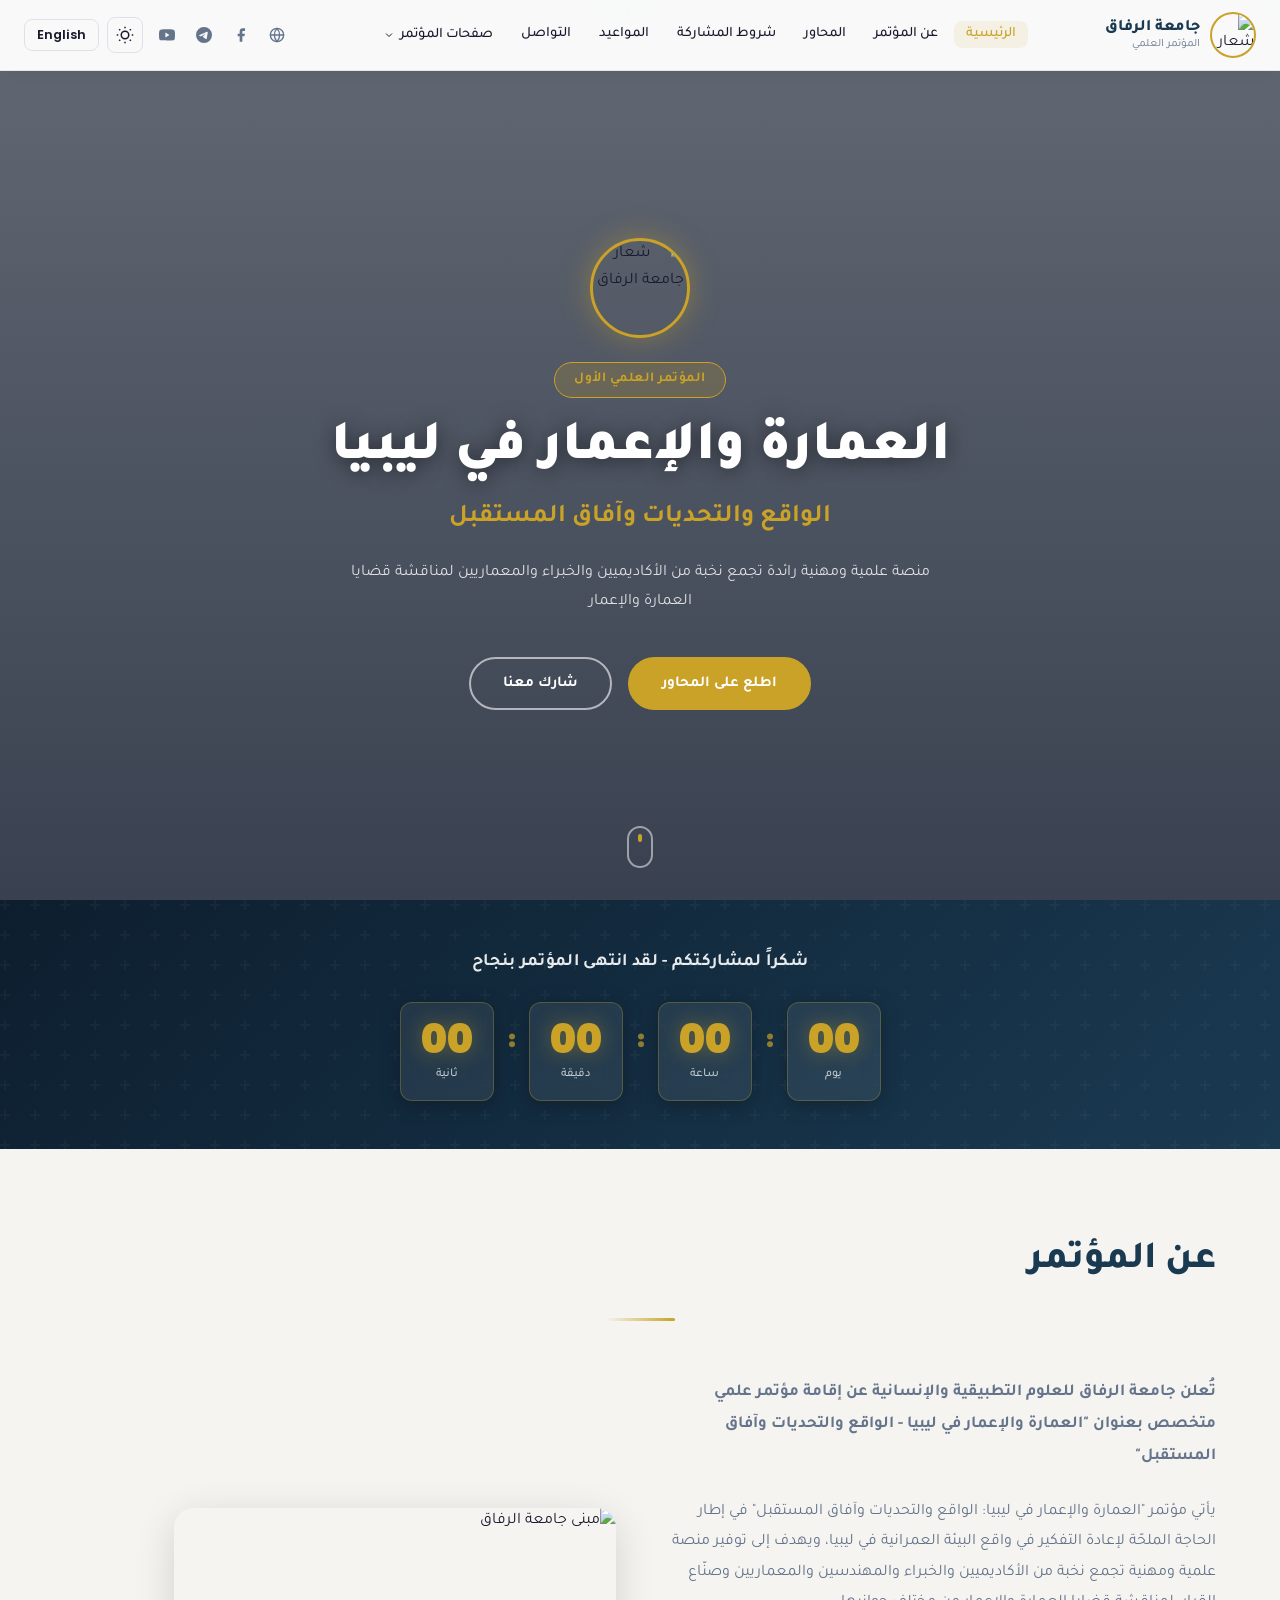
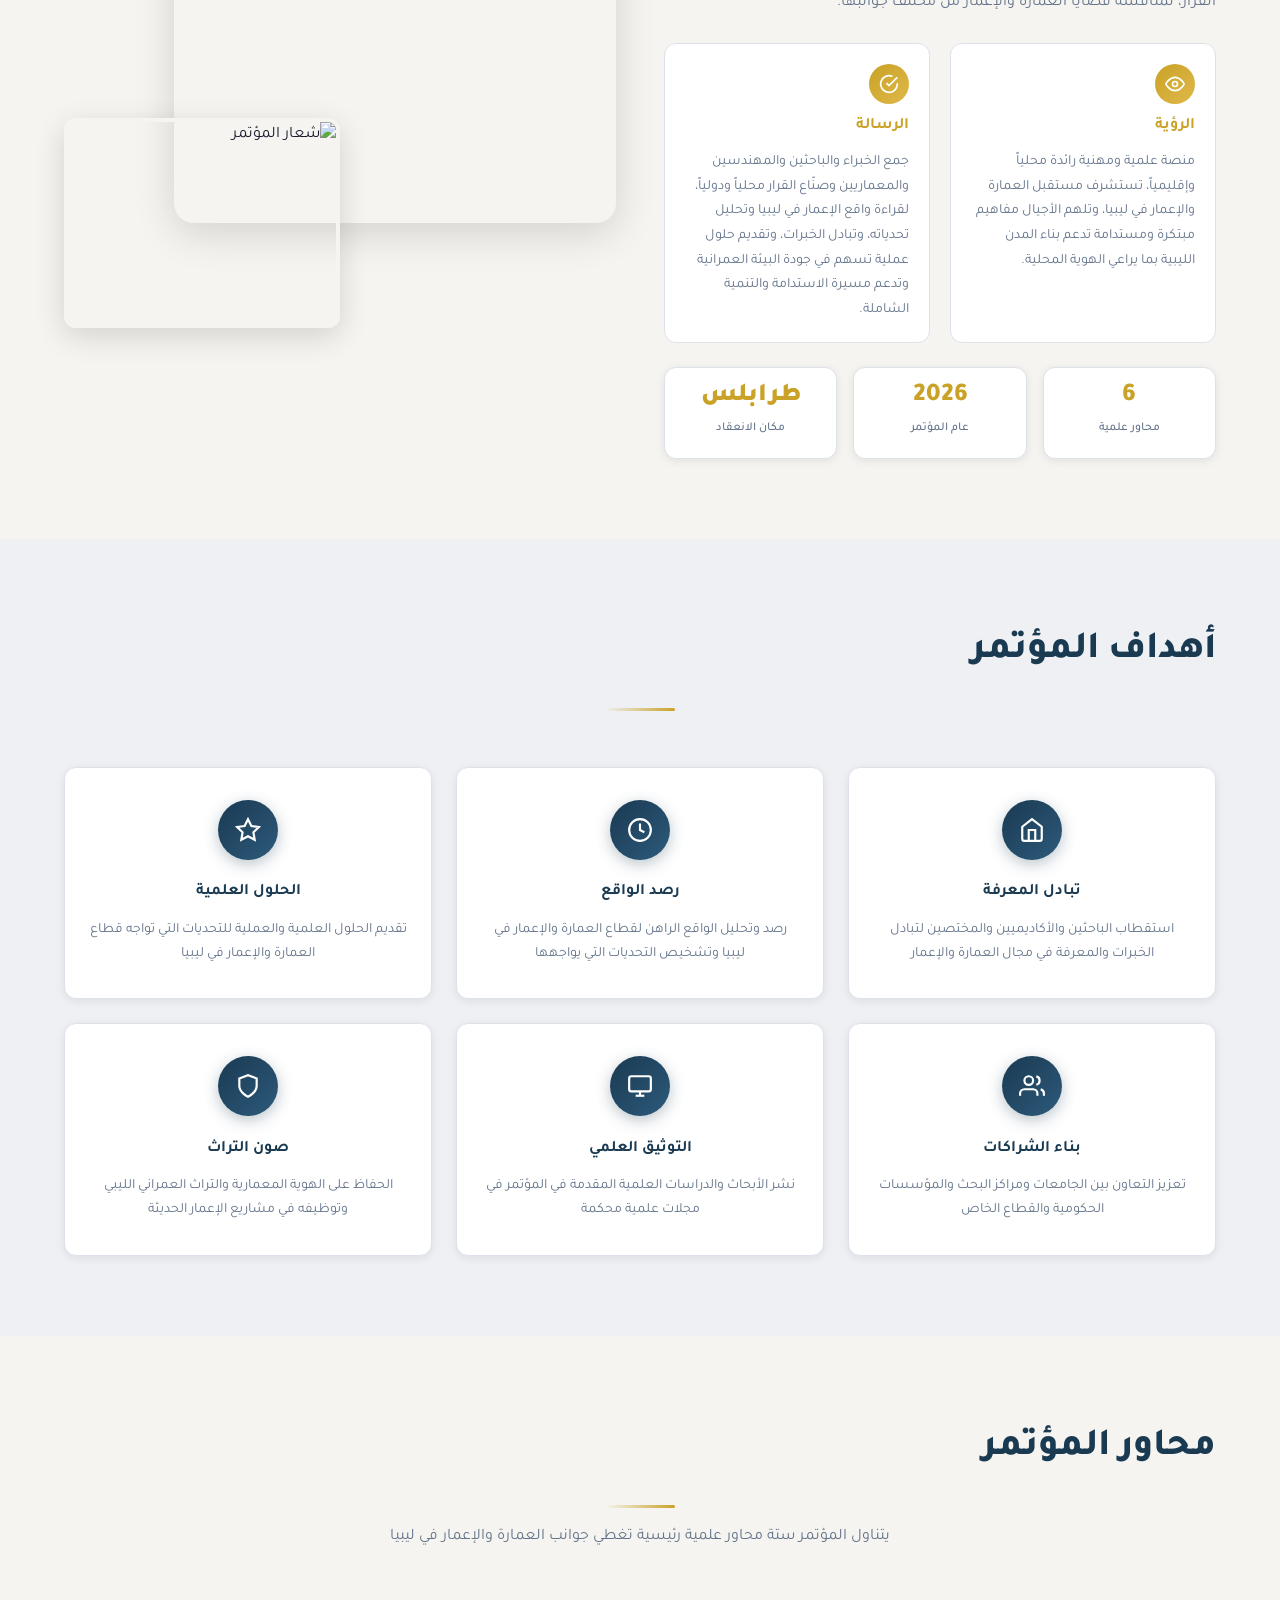
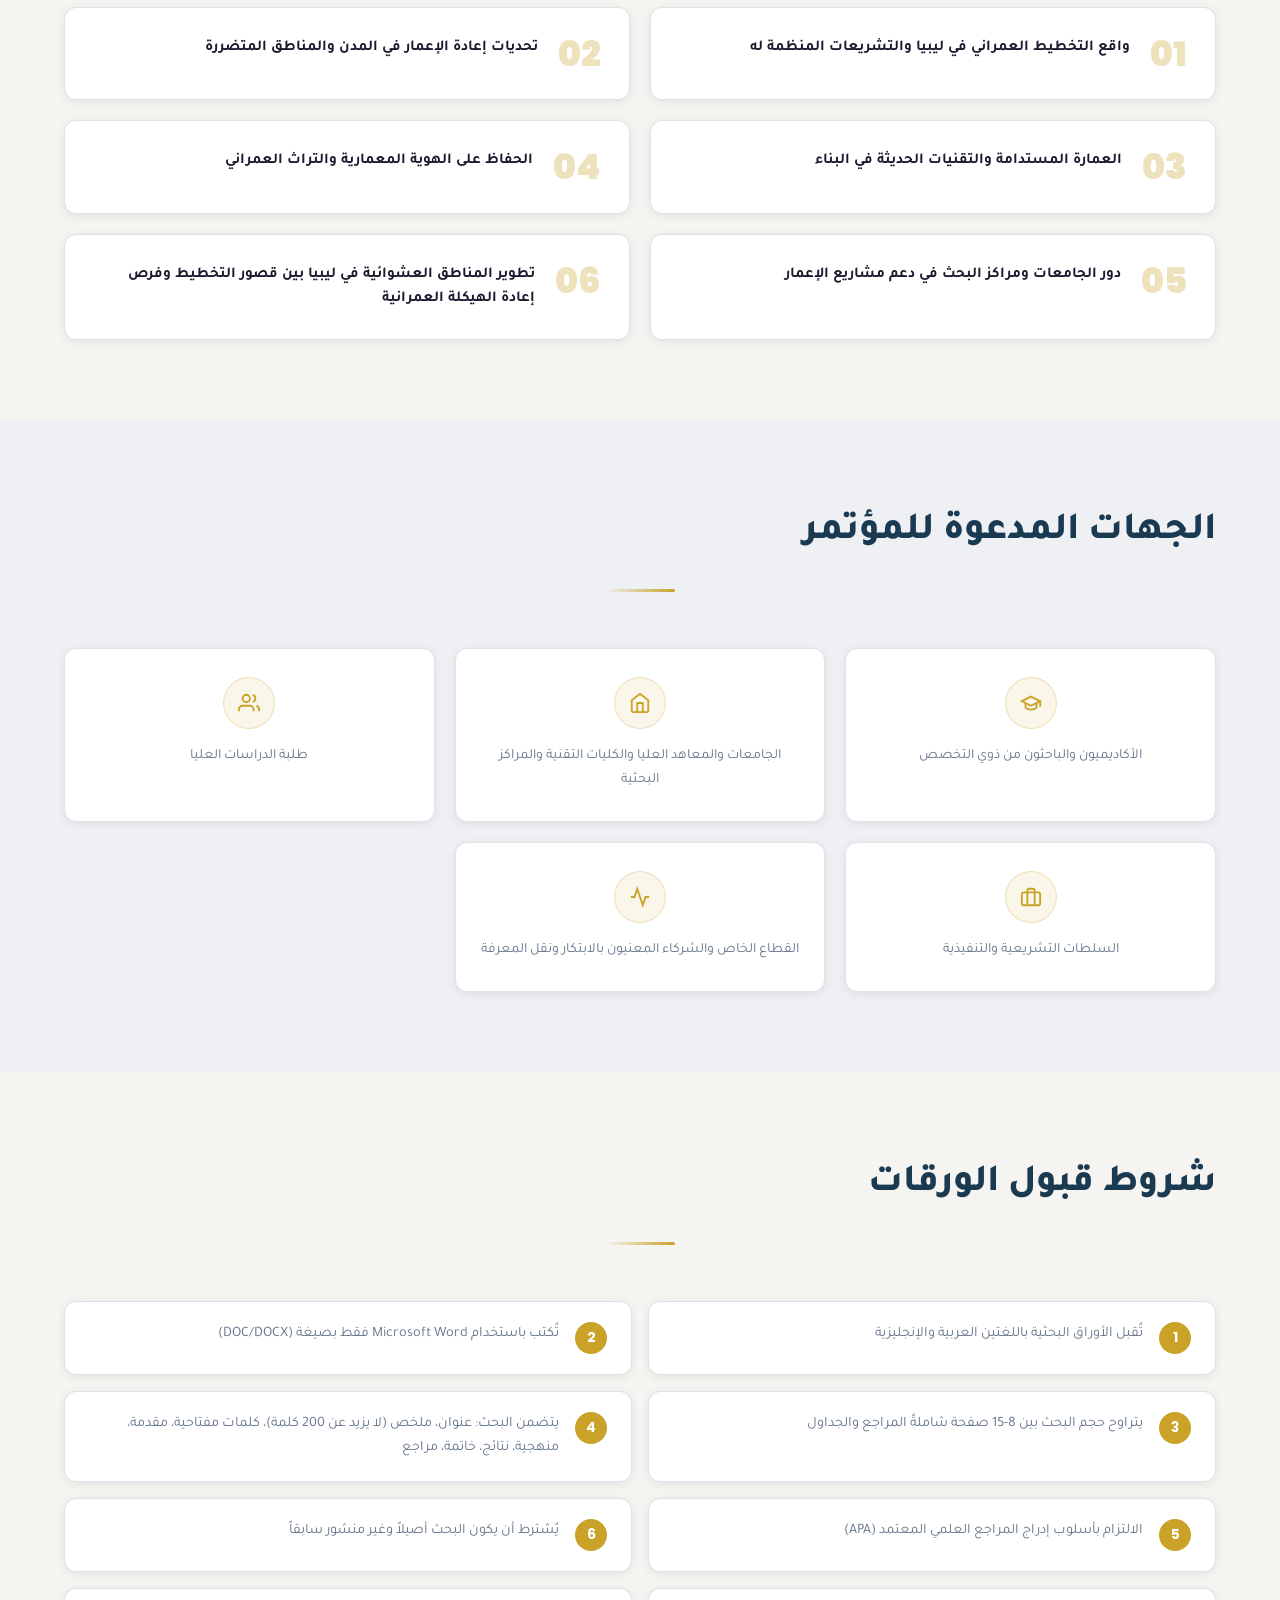
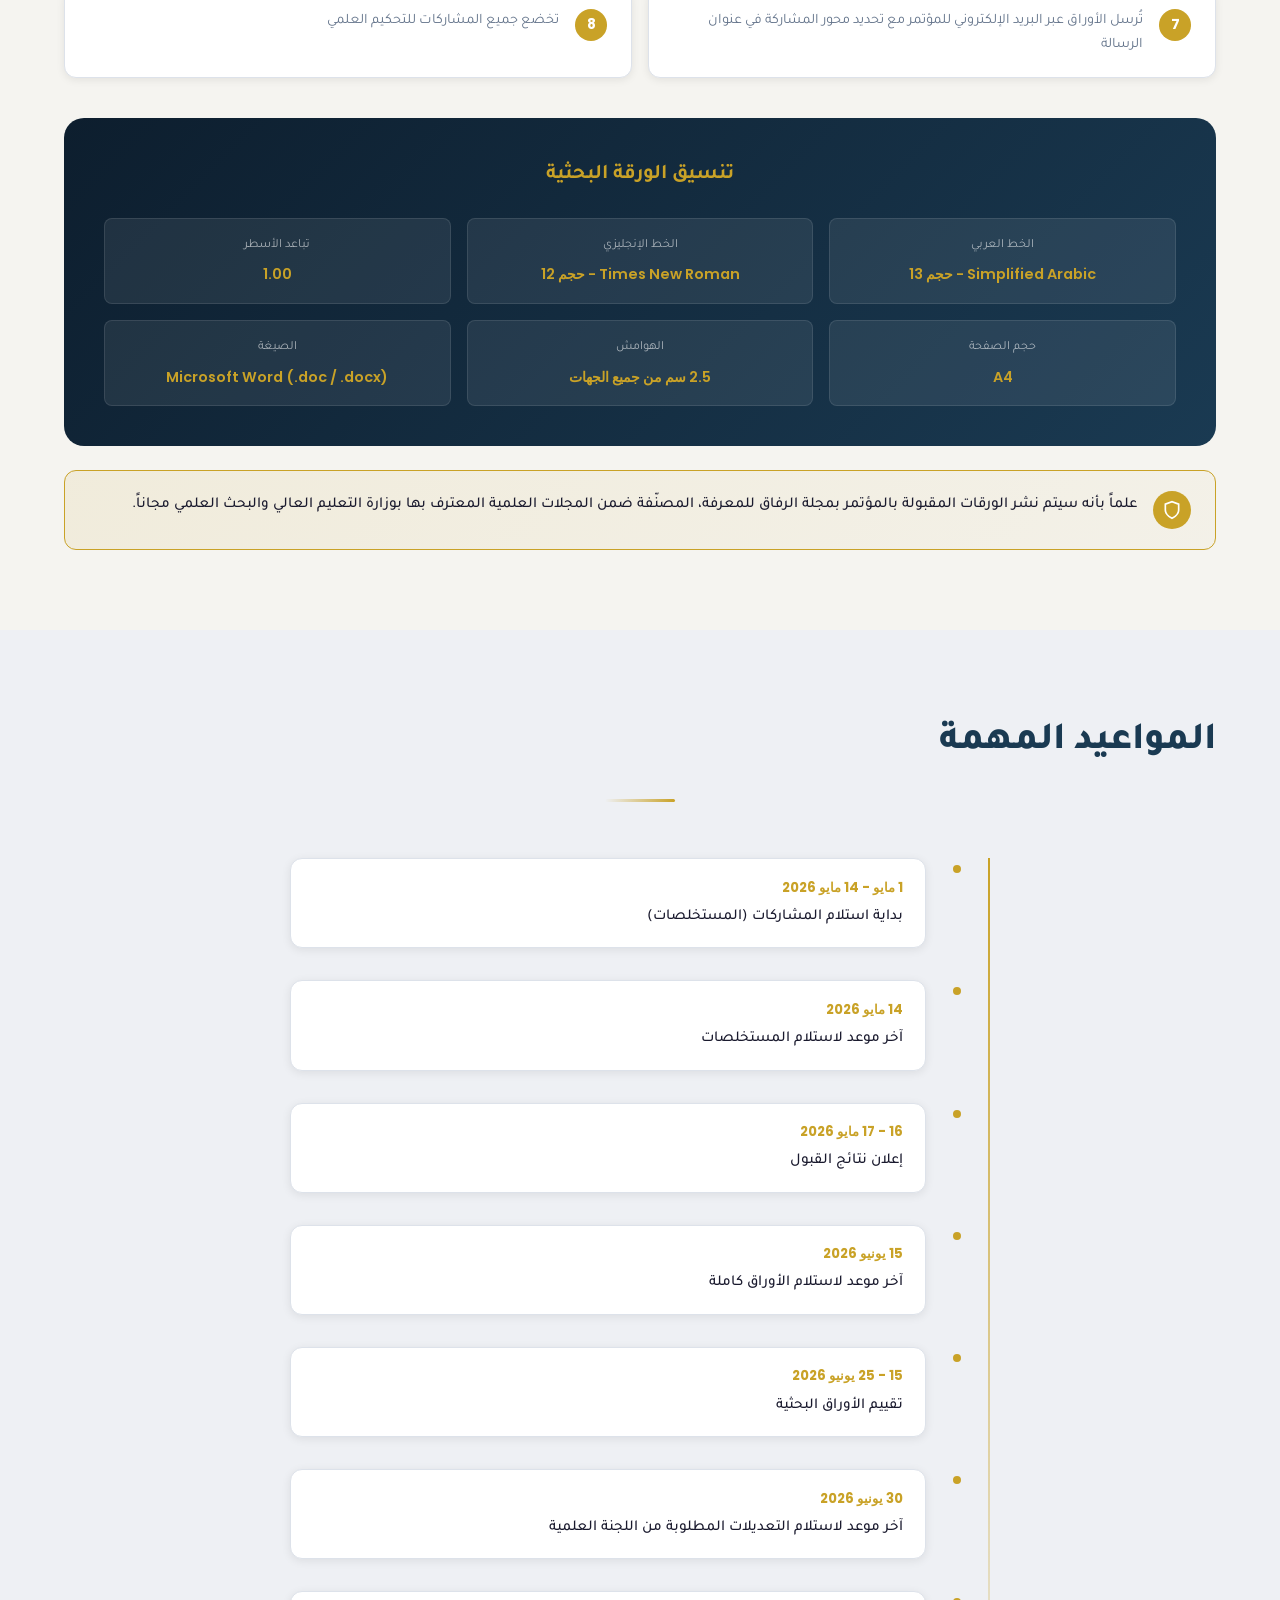
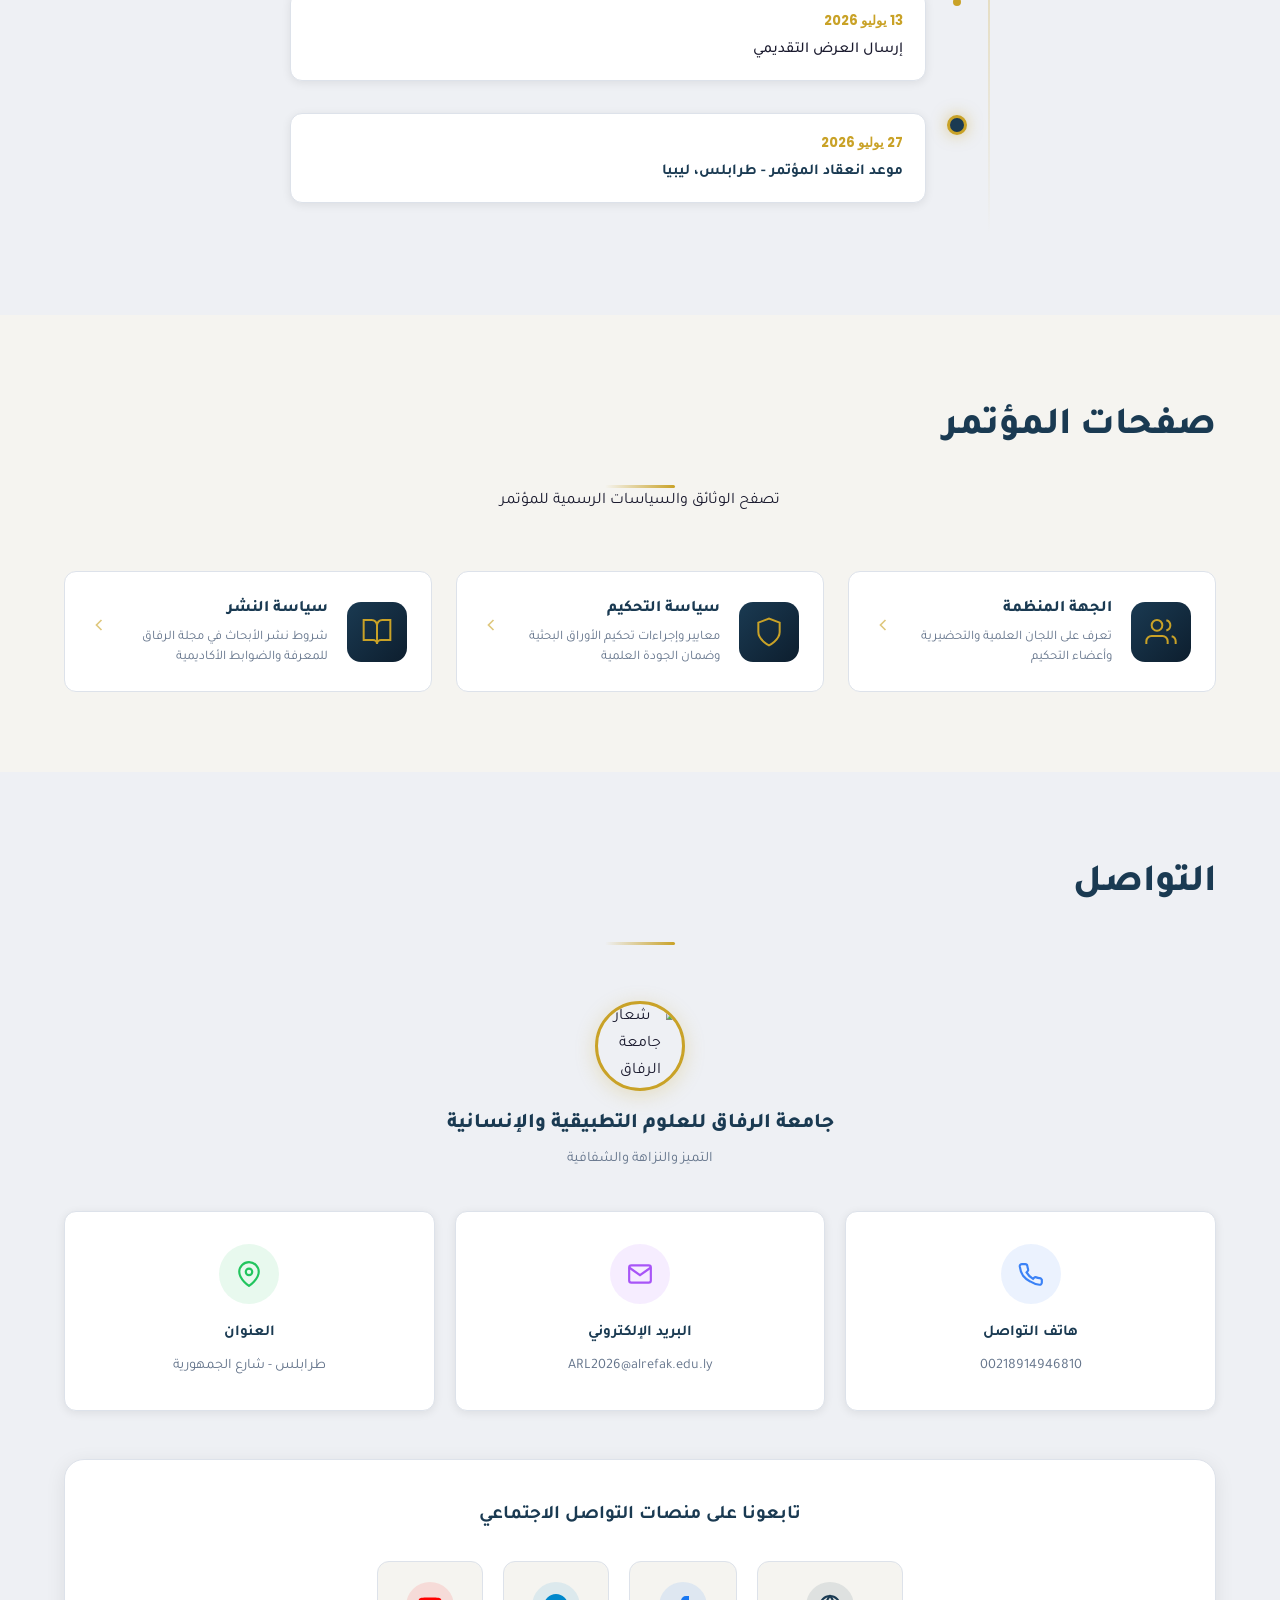
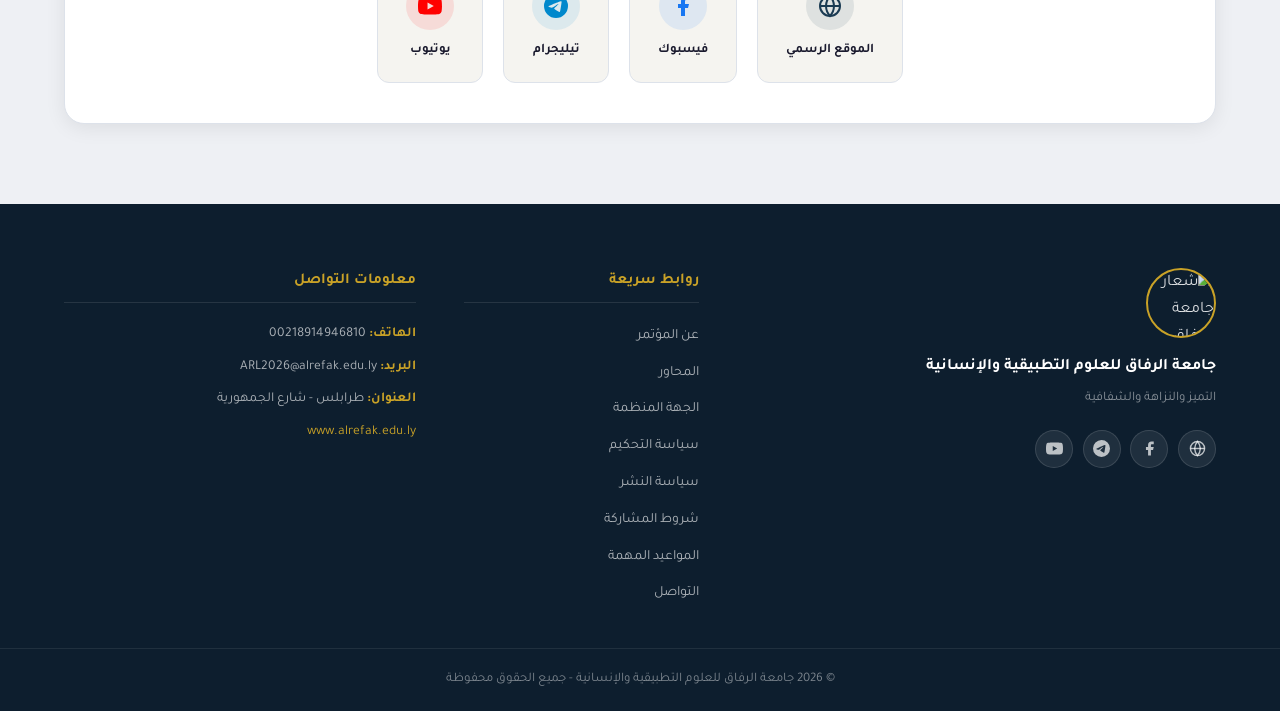
==== index.html @ fa98b859 "Add files via upload" ====
<!DOCTYPE html>
<html lang="ar" dir="rtl">
<head>
  <meta charset="UTF-8" />
  <meta name="viewport" content="width=device-width, initial-scale=1.0" />
  <title>مؤتمر العمارة والإعمار في ليبيا - جامعة الرفاق</title>
  <meta name="description" content="المؤتمر العلمي الأول للعمارة والإعمار في ليبيا - الواقع والتحديات وآفاق المستقبل - جامعة الرفاق للعلوم التطبيقية والإنسانية" />
  <!-- Favicon -->
  <link rel="icon" type="image/jpeg" href="images/img2.jpeg" />
  <link rel="shortcut icon" type="image/jpeg" href="images/img2.jpeg" />
  <link rel="apple-touch-icon" href="images/img2.jpeg" />

  <link rel="preconnect" href="https://fonts.googleapis.com" />
  <link rel="preconnect" href="https://fonts.gstatic.com" crossorigin />
  <link href="https://fonts.googleapis.com/css2?family=Tajawal:wght@300;400;500;700;800;900&family=Poppins:wght@300;400;500;600;700;800&display=swap" rel="stylesheet" />
  <link rel="stylesheet" href="style.css" />
</head>
<body class="light-mode" id="body">

  <!-- ===== NAVBAR ===== -->
  <nav class="navbar" id="navbar">
    <div class="nav-container">
      <a href="#hero" class="nav-logo">
        <img src="images/img2.jpeg" alt="شعار جامعة الرفاق" class="logo-img" />
        <div class="logo-text">
          <span class="logo-title">جامعة الرفاق</span>
          <span class="logo-sub">المؤتمر العلمي</span>
        </div>
      </a>

      <ul class="nav-links" id="navLinks">
        <li><a href="#hero" class="nav-link active">الرئيسية</a></li>
        <li><a href="#about" class="nav-link">عن المؤتمر</a></li>
        <li><a href="#themes" class="nav-link">المحاور</a></li>
        <li><a href="#guidelines" class="nav-link">شروط المشاركة</a></li>
        <li><a href="#dates" class="nav-link">المواعيد</a></li>
        <li><a href="#contact" class="nav-link">التواصل</a></li>
        <li class="nav-dropdown">
          <a href="#" class="nav-link nav-dropdown-toggle">صفحات المؤتمر
            <svg xmlns="http://www.w3.org/2000/svg" width="12" height="12" fill="none" viewBox="0 0 24 24" stroke="currentColor" stroke-width="2"><polyline points="6 9 12 15 18 9"/></svg>
          </a>
          <ul class="dropdown-menu">
            <li><a href="organizing-committee.html">الجهة المنظمة</a></li>
            <li><a href="review-policy.html">سياسة التحكيم</a></li>
            <li><a href="publication-policy.html">سياسة النشر</a></li>
          </ul>
        </li>
      </ul>

      <div class="nav-actions">
        <!-- Social Icons in Navbar -->
        <div class="nav-socials">
          <a href="https://www.alrefak.edu.ly/MainAR" rel="noopener" class="nav-social-btn" title="الموقع الرسمي">
            <svg xmlns="http://www.w3.org/2000/svg" viewBox="0 0 24 24" fill="none" stroke="currentColor" stroke-width="2" stroke-linecap="round" stroke-linejoin="round"><circle cx="12" cy="12" r="10"/><line x1="2" y1="12" x2="22" y2="12"/><path d="M12 2a15.3 15.3 0 0 1 4 10 15.3 15.3 0 0 1-4 10 15.3 15.3 0 0 1-4-10 15.3 15.3 0 0 1 4-10z"/></svg>
          </a>
          <a href="https://www.facebook.com/alrefakuniversty" rel="noopener" class="nav-social-btn facebook" title="فيسبوك">
            <svg xmlns="http://www.w3.org/2000/svg" viewBox="0 0 24 24" fill="currentColor"><path d="M18 2h-3a5 5 0 0 0-5 5v3H7v4h3v8h4v-8h3l1-4h-4V7a1 1 0 0 1 1-1h3z"/></svg>
          </a>
          <a href="https://t.me/+evNaCxBrEOszYTA0" rel="noopener" class="nav-social-btn telegram" title="تيليجرام">
            <svg xmlns="http://www.w3.org/2000/svg" viewBox="0 0 24 24" fill="currentColor"><path d="M11.944 0A12 12 0 0 0 0 12a12 12 0 0 0 12 12 12 12 0 0 0 12-12A12 12 0 0 0 12 0a12 12 0 0 0-.056 0zm4.962 7.224c.1-.002.321.023.465.14a.506.506 0 0 1 .171.325c.016.093.036.306.02.472-.18 1.898-.962 6.502-1.36 8.627-.168.9-.499 1.201-.82 1.23-.696.065-1.225-.46-1.9-.902-1.056-.693-1.653-1.124-2.678-1.8-1.185-.78-.417-1.21.258-1.91.177-.184 3.247-2.977 3.307-3.23.007-.032.014-.15-.056-.212s-.174-.041-.249-.024c-.106.024-1.793 1.14-5.061 3.345-.48.33-.913.49-1.302.48-.428-.008-1.252-.241-1.865-.44-.752-.245-1.349-.374-1.297-.789.027-.216.325-.437.893-.663 3.498-1.524 5.83-2.529 6.998-3.014 3.332-1.386 4.025-1.627 4.476-1.635z"/></svg>
          </a>
          <a href="https://www.youtube.com/channel/UC1ezfa8hTyz6beCt9BOtp2Q" rel="noopener" class="nav-social-btn youtube" title="يوتيوب">
            <svg xmlns="http://www.w3.org/2000/svg" viewBox="0 0 24 24" fill="currentColor"><path d="M23.498 6.186a3.016 3.016 0 0 0-2.122-2.136C19.505 3.545 12 3.545 12 3.545s-7.505 0-9.377.505A3.017 3.017 0 0 0 .502 6.186C0 8.07 0 12 0 12s0 3.93.502 5.814a3.016 3.016 0 0 0 2.122 2.136c1.871.505 9.376.505 9.376.505s7.505 0 9.377-.505a3.015 3.015 0 0 0 2.122-2.136C24 15.93 24 12 24 12s0-3.93-.502-5.814zM9.545 15.568V8.432L15.818 12l-6.273 3.568z"/></svg>
          </a>
        </div>

        <button class="theme-toggle" id="themeToggle" title="تبديل الوضع الليلي">
          <svg class="sun-icon" xmlns="http://www.w3.org/2000/svg" viewBox="0 0 24 24" fill="none" stroke="currentColor" stroke-width="2"><circle cx="12" cy="12" r="5"/><line x1="12" y1="1" x2="12" y2="3"/><line x1="12" y1="21" x2="12" y2="23"/><line x1="4.22" y1="4.22" x2="5.64" y2="5.64"/><line x1="18.36" y1="18.36" x2="19.78" y2="19.78"/><line x1="1" y1="12" x2="3" y2="12"/><line x1="21" y1="12" x2="23" y2="12"/><line x1="4.22" y1="19.78" x2="5.64" y2="18.36"/><line x1="18.36" y1="5.64" x2="19.78" y2="4.22"/></svg>
          <svg class="moon-icon" xmlns="http://www.w3.org/2000/svg" viewBox="0 0 24 24" fill="none" stroke="currentColor" stroke-width="2"><path d="M21 12.79A9 9 0 1 1 11.21 3 7 7 0 0 0 21 12.79z"/></svg>
        </button>

        <button class="lang-toggle" id="langToggle">English</button>

        <button class="hamburger" id="hamburger" aria-label="القائمة">
          <span></span><span></span><span></span>
        </button>
      </div>
    </div>
  </nav>

  <!-- ===== HERO SECTION ===== -->
  <section class="hero" id="hero">
    <div class="hero-bg">
      <img src="images/img4.jpeg" alt="جامعة الرفاق" class="hero-bg-img" />
      <div class="hero-overlay"></div>
    </div>
    <div class="hero-content">
      <img src="images/img2.jpeg" alt="شعار جامعة الرفاق" class="hero-logo" />
      <div class="hero-badge">المؤتمر العلمي الأول</div>
      <h1 class="hero-title" id="heroTitle">العمارة والإعمار في ليبيا</h1>
      <h2 class="hero-subtitle" id="heroSubtitle">الواقع والتحديات وآفاق المستقبل</h2>
      <p class="hero-desc" id="heroDesc">منصة علمية ومهنية رائدة تجمع نخبة من الأكاديميين والخبراء والمعماريين لمناقشة قضايا العمارة والإعمار</p>
      <div class="hero-btns">
        <a href="#themes" class="btn btn-primary" id="btnThemes">اطلع على المحاور</a>
        <a href="#contact" class="btn btn-outline" id="btnContact">شارك معنا</a>
      </div>
    </div>
    <div class="hero-scroll">
      <div class="scroll-indicator"></div>
    </div>
  </section>

  <!-- ===== COUNTDOWN SECTION ===== -->
  <section class="countdown-section" id="countdown-section">
    <div class="countdown-container">
      <h3 class="countdown-title" id="countdownTitle">الوقت المتبقي حتى انتهاء استقبال الأبحاث</h3>
      <div class="countdown-timer" id="countdownTimer">
        <div class="countdown-box">
          <span class="countdown-num" id="cdDays">00</span>
          <span class="countdown-label" id="cdDaysLabel">يوم</span>
        </div>
        <div class="countdown-sep">:</div>
        <div class="countdown-box">
          <span class="countdown-num" id="cdHours">00</span>
          <span class="countdown-label" id="cdHoursLabel">ساعة</span>
        </div>
        <div class="countdown-sep">:</div>
        <div class="countdown-box">
          <span class="countdown-num" id="cdMinutes">00</span>
          <span class="countdown-label" id="cdMinutesLabel">دقيقة</span>
        </div>
        <div class="countdown-sep">:</div>
        <div class="countdown-box">
          <span class="countdown-num" id="cdSeconds">00</span>
          <span class="countdown-label" id="cdSecondsLabel">ثانية</span>
        </div>
      </div>
    </div>
  </section>

  <!-- ===== ABOUT SECTION ===== -->
  <section class="section" id="about">
    <div class="container">
      <div class="section-header">
        <h2 class="section-title" id="aboutTitle">عن المؤتمر</h2>
        <div class="gold-divider"></div>
      </div>
      <div class="about-grid">
        <div class="about-text">
          <p class="about-intro" id="aboutIntro">
            تُعلن جامعة الرفاق للعلوم التطبيقية والإنسانية عن إقامة مؤتمر علمي متخصص بعنوان
            <strong>"العمارة والإعمار في ليبيا - الواقع والتحديات وآفاق المستقبل"</strong>
          </p>
          <p id="aboutBody">
            يأتي مؤتمر "العمارة والإعمار في ليبيا: الواقع والتحديات وآفاق المستقبل" في إطار الحاجة الملحّة لإعادة التفكير في واقع البيئة العمرانية في ليبيا، في ظل ما تشهده من تحولات وتحديات متسارعة. ويهدف المؤتمر إلى توفير منصة علمية ومهنية تجمع نخبة من الأكاديميين والخبراء والمهندسين والمعماريين وصنّاع القرار، لمناقشة قضايا العمارة والإعمار من مختلف جوانبها. يركّز المؤتمر على تحليل الواقع الحالي لقطاع البناء والتخطيط العمراني، واستشراف آفاق تطويره بما يواكب المعايير الحديثة ويعزز مفاهيم الاستدامة، مع الحفاظ على الهوية المحلية والخصوصية الثقافية للمدن الليبية.
          </p>
          <div class="about-vision-mission">
            <div class="vm-card">
              <div class="vm-icon">
                <svg xmlns="http://www.w3.org/2000/svg" viewBox="0 0 24 24" fill="none" stroke="currentColor" stroke-width="2"><path d="M1 12s4-8 11-8 11 8 11 8-4 8-11 8-11-8-11-8z"/><circle cx="12" cy="12" r="3"/></svg>
              </div>
              <h4 id="visionTitle">الرؤية</h4>
              <p id="visionText">منصة علمية ومهنية رائدة محلياً وإقليمياً، تستشرف مستقبل العمارة والإعمار في ليبيا، وتلهم الأجيال مفاهيم مبتكرة ومستدامة تدعم بناء المدن الليبية بما يراعي الهوية المحلية.</p>
            </div>
            <div class="vm-card">
              <div class="vm-icon">
                <svg xmlns="http://www.w3.org/2000/svg" viewBox="0 0 24 24" fill="none" stroke="currentColor" stroke-width="2"><path d="M22 11.08V12a10 10 0 1 1-5.93-9.14"/><polyline points="22 4 12 14.01 9 11.01"/></svg>
              </div>
              <h4 id="missionTitle">الرسالة</h4>
              <p id="missionText">جمع الخبراء والباحثين والمهندسين والمعماريين وصنّاع القرار محلياً ودولياً، لقراءة واقع الإعمار في ليبيا وتحليل تحدياته، وتبادل الخبرات، وتقديم حلول عملية تسهم في جودة البيئة العمرانية وتدعم مسيرة الاستدامة والتنمية الشاملة.</p>
            </div>
          </div>
          <div class="about-stats">
            <div class="stat-card">
              <span class="stat-num">6</span>
              <span class="stat-label" id="statMahwar">محاور علمية</span>
            </div>
            <div class="stat-card">
              <span class="stat-num">2026</span>
              <span class="stat-label" id="statYear">عام المؤتمر</span>
            </div>
            <div class="stat-card">
              <span class="stat-num">طرابلس</span>
              <span class="stat-label" id="statLocation">مكان الانعقاد</span>
            </div>
          </div>
        </div>
        <div class="about-images">
          <div class="about-img-main">
            <img src="images/img3.jpeg" alt="مبنى جامعة الرفاق" />
          </div>
          <div class="about-img-secondary">
            <img src="images/img5.jpeg" alt="شعار المؤتمر" />
          </div>
        </div>
      </div>
    </div>
  </section>

  <!-- ===== GOALS SECTION ===== -->
  <section class="section section-alt" id="goals">
    <div class="container">
      <div class="section-header">
        <h2 class="section-title" id="goalsTitle">أهداف المؤتمر</h2>
        <div class="gold-divider"></div>
      </div>
      <div class="goals-grid">
        <div class="goal-card">
          <div class="goal-icon">
            <svg xmlns="http://www.w3.org/2000/svg" viewBox="0 0 24 24" fill="none" stroke="currentColor" stroke-width="2"><path d="M3 9l9-7 9 7v11a2 2 0 0 1-2 2H5a2 2 0 0 1-2-2z"/><polyline points="9 22 9 12 15 12 15 22"/></svg>
          </div>
          <h3 id="goal1Title">تبادل المعرفة</h3>
          <p id="goal1Desc">استقطاب الباحثين والأكاديميين والمختصين لتبادل الخبرات والمعرفة في مجال العمارة والإعمار</p>
        </div>
        <div class="goal-card">
          <div class="goal-icon">
            <svg xmlns="http://www.w3.org/2000/svg" viewBox="0 0 24 24" fill="none" stroke="currentColor" stroke-width="2"><circle cx="12" cy="12" r="10"/><polyline points="12 6 12 12 16 14"/></svg>
          </div>
          <h3 id="goal2Title">رصد الواقع</h3>
          <p id="goal2Desc">رصد وتحليل الواقع الراهن لقطاع العمارة والإعمار في ليبيا وتشخيص التحديات التي يواجهها</p>
        </div>
        <div class="goal-card">
          <div class="goal-icon">
            <svg xmlns="http://www.w3.org/2000/svg" viewBox="0 0 24 24" fill="none" stroke="currentColor" stroke-width="2"><polygon points="12 2 15.09 8.26 22 9.27 17 14.14 18.18 21.02 12 17.77 5.82 21.02 7 14.14 2 9.27 8.91 8.26 12 2"/></svg>
          </div>
          <h3 id="goal3Title">الحلول العلمية</h3>
          <p id="goal3Desc">تقديم الحلول العلمية والعملية للتحديات التي تواجه قطاع العمارة والإعمار في ليبيا</p>
        </div>
        <div class="goal-card">
          <div class="goal-icon">
            <svg xmlns="http://www.w3.org/2000/svg" viewBox="0 0 24 24" fill="none" stroke="currentColor" stroke-width="2"><path d="M17 21v-2a4 4 0 0 0-4-4H5a4 4 0 0 0-4 4v2"/><circle cx="9" cy="7" r="4"/><path d="M23 21v-2a4 4 0 0 0-3-3.87"/><path d="M16 3.13a4 4 0 0 1 0 7.75"/></svg>
          </div>
          <h3 id="goal4Title">بناء الشراكات</h3>
          <p id="goal4Desc">تعزيز التعاون بين الجامعات ومراكز البحث والمؤسسات الحكومية والقطاع الخاص</p>
        </div>
        <div class="goal-card">
          <div class="goal-icon">
            <svg xmlns="http://www.w3.org/2000/svg" viewBox="0 0 24 24" fill="none" stroke="currentColor" stroke-width="2"><rect x="2" y="3" width="20" height="14" rx="2" ry="2"/><line x1="8" y1="21" x2="16" y2="21"/><line x1="12" y1="17" x2="12" y2="21"/></svg>
          </div>
          <h3 id="goal5Title">التوثيق العلمي</h3>
          <p id="goal5Desc">نشر الأبحاث والدراسات العلمية المقدمة في المؤتمر في مجلات علمية محكمة</p>
        </div>
        <div class="goal-card">
          <div class="goal-icon">
            <svg xmlns="http://www.w3.org/2000/svg" viewBox="0 0 24 24" fill="none" stroke="currentColor" stroke-width="2"><path d="M12 22s8-4 8-10V5l-8-3-8 3v7c0 6 8 10 8 10z"/></svg>
          </div>
          <h3 id="goal6Title">صون التراث</h3>
          <p id="goal6Desc">الحفاظ على الهوية المعمارية والتراث العمراني الليبي وتوظيفه في مشاريع الإعمار الحديثة</p>
        </div>
      </div>
    </div>
  </section>

  <!-- ===== THEMES SECTION ===== -->
  <section class="section" id="themes">
    <div class="container">
      <div class="section-header">
        <h2 class="section-title" id="themesTitle">محاور المؤتمر</h2>
        <div class="gold-divider"></div>
        <p class="section-desc" id="themesDesc">يتناول المؤتمر ستة محاور علمية رئيسية تغطي جوانب العمارة والإعمار في ليبيا</p>
      </div>
      <div class="themes-grid">
        <div class="theme-card">
          <div class="theme-number">01</div>
          <div class="theme-content">
            <h3 id="theme1">واقع التخطيط العمراني في ليبيا والتشريعات المنظمة له</h3>
          </div>
        </div>
        <div class="theme-card">
          <div class="theme-number">02</div>
          <div class="theme-content">
            <h3 id="theme2">تحديات إعادة الإعمار في المدن والمناطق المتضررة</h3>
          </div>
        </div>
        <div class="theme-card">
          <div class="theme-number">03</div>
          <div class="theme-content">
            <h3 id="theme3">العمارة المستدامة والتقنيات الحديثة في البناء</h3>
          </div>
        </div>
        <div class="theme-card">
          <div class="theme-number">04</div>
          <div class="theme-content">
            <h3 id="theme4">الحفاظ على الهوية المعمارية والتراث العمراني</h3>
          </div>
        </div>
        <div class="theme-card">
          <div class="theme-number">05</div>
          <div class="theme-content">
            <h3 id="theme5">دور الجامعات ومراكز البحث في دعم مشاريع الإعمار</h3>
          </div>
        </div>
        <div class="theme-card">
          <div class="theme-number">06</div>
          <div class="theme-content">
            <h3 id="theme6">تطوير المناطق العشوائية في ليبيا بين قصور التخطيط وفرص إعادة الهيكلة العمرانية</h3>
          </div>
        </div>
      </div>
    </div>
  </section>

  <!-- ===== AUDIENCE SECTION ===== -->
  <section class="section section-alt" id="audience">
    <div class="container">
      <div class="section-header">
        <h2 class="section-title" id="audienceTitle">الجمهور المستهدف</h2>
        <div class="gold-divider"></div>
      </div>
      <div class="audience-grid">
        <div class="audience-card">
          <div class="audience-icon">
            <svg xmlns="http://www.w3.org/2000/svg" viewBox="0 0 24 24" fill="none" stroke="currentColor" stroke-width="2"><path d="M22 10v6M2 10l10-5 10 5-10 5z"/><path d="M6 12v5c3 3 9 3 12 0v-5"/></svg>
          </div>
          <p id="aud1">الأكاديميون والباحثون من ذوي التخصص</p>
        </div>
        <div class="audience-card">
          <div class="audience-icon">
            <svg xmlns="http://www.w3.org/2000/svg" viewBox="0 0 24 24" fill="none" stroke="currentColor" stroke-width="2"><path d="M3 9l9-7 9 7v11a2 2 0 0 1-2 2H5a2 2 0 0 1-2-2z"/><polyline points="9 22 9 12 15 12 15 22"/></svg>
          </div>
          <p id="aud2">الجامعات والمعاهد العليا والكليات التقنية والمراكز البحثية</p>
        </div>
        <div class="audience-card">
          <div class="audience-icon">
            <svg xmlns="http://www.w3.org/2000/svg" viewBox="0 0 24 24" fill="none" stroke="currentColor" stroke-width="2"><path d="M17 21v-2a4 4 0 0 0-4-4H5a4 4 0 0 0-4 4v2"/><circle cx="9" cy="7" r="4"/><path d="M23 21v-2a4 4 0 0 0-3-3.87"/><path d="M16 3.13a4 4 0 0 1 0 7.75"/></svg>
          </div>
          <p id="aud3">طلبة الدراسات العليا</p>
        </div>
        <div class="audience-card">
          <div class="audience-icon">
            <svg xmlns="http://www.w3.org/2000/svg" viewBox="0 0 24 24" fill="none" stroke="currentColor" stroke-width="2"><rect x="2" y="7" width="20" height="14" rx="2" ry="2"/><path d="M16 21V5a2 2 0 0 0-2-2h-4a2 2 0 0 0-2 2v16"/></svg>
          </div>
          <p id="aud4">السلطات التشريعية والتنفيذية</p>
        </div>
        <div class="audience-card">
          <div class="audience-icon">
            <svg xmlns="http://www.w3.org/2000/svg" viewBox="0 0 24 24" fill="none" stroke="currentColor" stroke-width="2"><polyline points="22 12 18 12 15 21 9 3 6 12 2 12"/></svg>
          </div>
          <p id="aud5">القطاع الخاص والشركاء المعنيون بالابتكار ونقل المعرفة</p>
        </div>
      </div>
    </div>
  </section>

  <!-- ===== SUBMISSION GUIDELINES ===== -->
  <section class="section" id="guidelines">
    <div class="container">
      <div class="section-header">
        <h2 class="section-title" id="guidelinesTitle">شروط المشاركة وتقديم الأبحاث</h2>
        <div class="gold-divider"></div>
      </div>
      <div class="guidelines-grid">
        <div class="guideline-card">
          <div class="guideline-num">1</div>
          <p id="guide1">تُقبل الأوراق البحثية باللغتين العربية والإنجليزية</p>
        </div>
        <div class="guideline-card">
          <div class="guideline-num">2</div>
          <p id="guide2">تُكتب باستخدام Microsoft Word فقط بصيغة (DOC/DOCX)</p>
        </div>
        <div class="guideline-card">
          <div class="guideline-num">3</div>
          <p id="guide3">يتراوح حجم البحث بين 8-15 صفحة شاملةً المراجع والجداول</p>
        </div>
        <div class="guideline-card">
          <div class="guideline-num">4</div>
          <p id="guide4">يتضمن البحث: عنوان، ملخص (لا يزيد عن 200 كلمة)، كلمات مفتاحية، مقدمة، منهجية، نتائج، خاتمة، مراجع</p>
        </div>
        <div class="guideline-card">
          <div class="guideline-num">5</div>
          <p id="guide5">الالتزام بأسلوب إدراج المراجع العلمي المعتمد (APA)</p>
        </div>
        <div class="guideline-card">
          <div class="guideline-num">6</div>
          <p id="guide6">يُشترط أن يكون البحث أصيلاً وغير منشور سابقاً</p>
        </div>
        <div class="guideline-card">
          <div class="guideline-num">7</div>
          <p id="guide7">تُرسل الأوراق عبر البريد الإلكتروني للمؤتمر مع تحديد محور المشاركة في عنوان الرسالة</p>
        </div>
        <div class="guideline-card">
          <div class="guideline-num">8</div>
          <p id="guide8">تخضع جميع المشاركات للتحكيم العلمي</p>
        </div>
      </div>

      <!-- Paper Format -->
      <div class="format-box">
        <h3 id="formatTitle">تنسيق الورقة البحثية</h3>
        <div class="format-grid">
          <div class="format-item">
            <span class="format-label" id="fLabel1">الخط العربي</span>
            <span class="format-val">Simplified Arabic - حجم 13</span>
          </div>
          <div class="format-item">
            <span class="format-label" id="fLabel2">الخط الإنجليزي</span>
            <span class="format-val">Times New Roman - حجم 12</span>
          </div>
          <div class="format-item">
            <span class="format-label" id="fLabel3">تباعد الأسطر</span>
            <span class="format-val">1.00</span>
          </div>
          <div class="format-item">
            <span class="format-label" id="fLabel4">حجم الصفحة</span>
            <span class="format-val">A4</span>
          </div>
          <div class="format-item">
            <span class="format-label" id="fLabel5">الهوامش</span>
            <span class="format-val">2.5 سم من جميع الجهات</span>
          </div>
          <div class="format-item">
            <span class="format-label" id="fLabel6">الصيغة</span>
            <span class="format-val">Microsoft Word (.doc / .docx)</span>
          </div>
        </div>
      </div>

      <!-- Publication Note -->
      <div class="publication-note" id="pubNote">
        <div class="pub-note-icon">
          <svg xmlns="http://www.w3.org/2000/svg" viewBox="0 0 24 24" fill="none" stroke="currentColor" stroke-width="2"><path d="M12 22s8-4 8-10V5l-8-3-8 3v7c0 6 8 10 8 10z"/></svg>
        </div>
        <p id="pubNoteText">علماً بأنه سيتم نشر الورقات المقبولة بالمؤتمر بمجلة الرفاق للمعرفة، المصنّفة ضمن المجلات العلمية المعترف بها بوزارة التعليم العالي والبحث العلمي مجاناً.</p>
      </div>
    </div>
  </section>

  <!-- ===== IMPORTANT DATES ===== -->
  <section class="section section-alt" id="dates">
    <div class="container">
      <div class="section-header">
        <h2 class="section-title" id="datesTitle">المواعيد المهمة</h2>
        <div class="gold-divider"></div>
      </div>
      <div class="dates-timeline">
        <div class="timeline-item">
          <div class="timeline-dot"></div>
          <div class="timeline-content">
            <div class="timeline-date" id="date1">1 مايو - 14 مايو 2026</div>
            <div class="timeline-event" id="event1">بداية استلام المشاركات (المستخلصات)</div>
          </div>
        </div>
        <div class="timeline-item">
          <div class="timeline-dot"></div>
          <div class="timeline-content">
            <div class="timeline-date" id="date2">14 مايو 2026</div>
            <div class="timeline-event" id="event2">آخر موعد لاستلام المستخلصات</div>
          </div>
        </div>
        <div class="timeline-item">
          <div class="timeline-dot"></div>
          <div class="timeline-content">
            <div class="timeline-date" id="date3">16 - 17 مايو 2026</div>
            <div class="timeline-event" id="event3">إعلان نتائج القبول</div>
          </div>
        </div>
        <div class="timeline-item">
          <div class="timeline-dot"></div>
          <div class="timeline-content">
            <div class="timeline-date" id="date4">15 يونيو 2026</div>
            <div class="timeline-event" id="event4">آخر موعد لاستلام الأوراق كاملة</div>
          </div>
        </div>
        <div class="timeline-item">
          <div class="timeline-dot"></div>
          <div class="timeline-content">
            <div class="timeline-date" id="date5">15 - 25 يونيو 2026</div>
            <div class="timeline-event" id="event5">تقييم الأوراق البحثية</div>
          </div>
        </div>
        <div class="timeline-item">
          <div class="timeline-dot"></div>
          <div class="timeline-content">
            <div class="timeline-date" id="date6">30 يونيو 2026</div>
            <div class="timeline-event" id="event6">آخر موعد لاستلام التعديلات المطلوبة من اللجنة العلمية</div>
          </div>
        </div>
        <div class="timeline-item">
          <div class="timeline-dot"></div>
          <div class="timeline-content">
            <div class="timeline-date" id="date7">13 يوليو 2026</div>
            <div class="timeline-event" id="event7">إرسال العرض التقديمي</div>
          </div>
        </div>
        <div class="timeline-item timeline-final">
          <div class="timeline-dot timeline-dot-final"></div>
          <div class="timeline-content">
            <div class="timeline-date" id="date8">27 يوليو 2026</div>
            <div class="timeline-event timeline-event-final" id="event8">موعد انعقاد المؤتمر - طرابلس، ليبيا</div>
          </div>
        </div>
      </div>
    </div>
  </section>

  <!-- ===== PAGES SECTION ===== -->
  <section class="section" id="pages">
    <div class="container">
      <div class="section-header">
        <h2 class="section-title" id="pagesTitle">صفحات المؤتمر</h2>
        <div class="gold-divider"></div>
        <p class="section-subtitle" id="pagesSubtitle">تصفح الوثائق والسياسات الرسمية للمؤتمر</p>
      </div>
      <div class="pages-grid">
        <a href="organizing-committee.html" class="page-card">
          <div class="page-card-icon">
            <svg xmlns="http://www.w3.org/2000/svg" width="32" height="32" fill="none" viewBox="0 0 24 24" stroke="currentColor" stroke-width="1.5"><path d="M17 21v-2a4 4 0 0 0-4-4H5a4 4 0 0 0-4 4v2"/><circle cx="9" cy="7" r="4"/><path d="M23 21v-2a4 4 0 0 0-3-3.87"/><path d="M16 3.13a4 4 0 0 1 0 7.75"/></svg>
          </div>
          <div class="page-card-body">
            <h3 id="pageCommitteeTitle">الجهة المنظمة</h3>
            <p id="pageCommitteeDesc">تعرف على اللجان العلمية والتحضيرية وأعضاء التحكيم</p>
          </div>
          <div class="page-card-arrow">
            <svg xmlns="http://www.w3.org/2000/svg" width="20" height="20" fill="none" viewBox="0 0 24 24" stroke="currentColor" stroke-width="2"><polyline points="15 18 9 12 15 6"/></svg>
          </div>
        </a>
        <a href="review-policy.html" class="page-card">
          <div class="page-card-icon">
            <svg xmlns="http://www.w3.org/2000/svg" width="32" height="32" fill="none" viewBox="0 0 24 24" stroke="currentColor" stroke-width="1.5"><path d="M12 22s8-4 8-10V5l-8-3-8 3v7c0 6 8 10 8 10z"/></svg>
          </div>
          <div class="page-card-body">
            <h3 id="pageReviewTitle">سياسة التحكيم</h3>
            <p id="pageReviewDesc">معايير وإجراءات تحكيم الأوراق البحثية وضمان الجودة العلمية</p>
          </div>
          <div class="page-card-arrow">
            <svg xmlns="http://www.w3.org/2000/svg" width="20" height="20" fill="none" viewBox="0 0 24 24" stroke="currentColor" stroke-width="2"><polyline points="15 18 9 12 15 6"/></svg>
          </div>
        </a>
        <a href="publication-policy.html" class="page-card">
          <div class="page-card-icon">
            <svg xmlns="http://www.w3.org/2000/svg" width="32" height="32" fill="none" viewBox="0 0 24 24" stroke="currentColor" stroke-width="1.5"><path d="M2 3h6a4 4 0 0 1 4 4v14a3 3 0 0 0-3-3H2z"/><path d="M22 3h-6a4 4 0 0 0-4 4v14a3 3 0 0 1 3-3h7z"/></svg>
          </div>
          <div class="page-card-body">
            <h3 id="pagePublishTitle">سياسة النشر</h3>
            <p id="pagePublishDesc">شروط نشر الأبحاث في مجلة الرفاق للمعرفة والضوابط الأكاديمية</p>
          </div>
          <div class="page-card-arrow">
            <svg xmlns="http://www.w3.org/2000/svg" width="20" height="20" fill="none" viewBox="0 0 24 24" stroke="currentColor" stroke-width="2"><polyline points="15 18 9 12 15 6"/></svg>
          </div>
        </a>
      </div>
    </div>
  </section>

  <!-- ===== CONTACT SECTION ===== -->
  <section class="section section-alt" id="contact">
    <div class="container">
      <div class="section-header">
        <h2 class="section-title" id="contactTitle">التواصل</h2>
        <div class="gold-divider"></div>
      </div>

      <div class="contact-univ">
        <img src="images/img2.jpeg" alt="شعار جامعة الرفاق" class="contact-logo" />
        <h3 id="contactUnivName">جامعة الرفاق للعلوم التطبيقية والإنسانية</h3>
        <p id="contactTagline">التميز والنزاهة والشفافية</p>
      </div>

      <div class="contact-cards">
        <div class="contact-card">
          <div class="contact-icon phone-icon">
            <svg xmlns="http://www.w3.org/2000/svg" viewBox="0 0 24 24" fill="none" stroke="currentColor" stroke-width="2"><path d="M22 16.92v3a2 2 0 0 1-2.18 2 19.79 19.79 0 0 1-8.63-3.07A19.5 19.5 0 0 1 4.69 13.6 19.79 19.79 0 0 1 1.61 5 2 2 0 0 1 3.6 2.87h3a2 2 0 0 1 2 1.72 12.84 12.84 0 0 0 .7 2.81 2 2 0 0 1-.45 2.11L7.91 10.5a16 16 0 0 0 6 6l.94-.94a2 2 0 0 1 2.11-.45 12.84 12.84 0 0 0 2.81.7A2 2 0 0 1 22 17.92z"/></svg>
          </div>
          <h4 id="contactPhoneLabel">هاتف التواصل</h4>
          <p dir="ltr">00218914946810</p>
        </div>
        <div class="contact-card">
          <div class="contact-icon email-icon">
            <svg xmlns="http://www.w3.org/2000/svg" viewBox="0 0 24 24" fill="none" stroke="currentColor" stroke-width="2"><path d="M4 4h16c1.1 0 2 .9 2 2v12c0 1.1-.9 2-2 2H4c-1.1 0-2-.9-2-2V6c0-1.1.9-2 2-2z"/><polyline points="22,6 12,13 2,6"/></svg>
          </div>
          <h4 id="contactEmailLabel">البريد الإلكتروني</h4>
          <p>ARL2026@alrefak.edu.ly</p>
        </div>
        <div class="contact-card">
          <div class="contact-icon location-icon">
            <svg xmlns="http://www.w3.org/2000/svg" viewBox="0 0 24 24" fill="none" stroke="currentColor" stroke-width="2"><path d="M21 10c0 7-9 13-9 13s-9-6-9-13a9 9 0 0 1 18 0z"/><circle cx="12" cy="10" r="3"/></svg>
          </div>
          <h4 id="contactAddrLabel">العنوان</h4>
          <p id="contactAddr">طرابلس - شارع الجمهورية</p>
        </div>
      </div>

      <!-- Social Media Full Section -->
      <div class="social-section">
        <h3 id="socialTitle">تابعونا على منصات التواصل الاجتماعي</h3>
        <div class="social-links">
          <a href="https://www.alrefak.edu.ly/MainAR" rel="noopener" class="social-link website">
            <div class="social-link-icon">
              <svg xmlns="http://www.w3.org/2000/svg" viewBox="0 0 24 24" fill="none" stroke="currentColor" stroke-width="2"><circle cx="12" cy="12" r="10"/><line x1="2" y1="12" x2="22" y2="12"/><path d="M12 2a15.3 15.3 0 0 1 4 10 15.3 15.3 0 0 1-4 10 15.3 15.3 0 0 1-4-10 15.3 15.3 0 0 1 4-10z"/></svg>
            </div>
            <span id="socialWebsite">الموقع الرسمي</span>
          </a>
          <a href="https://www.facebook.com/alrefakuniversty" rel="noopener" class="social-link facebook">
            <div class="social-link-icon">
              <svg xmlns="http://www.w3.org/2000/svg" viewBox="0 0 24 24" fill="currentColor"><path d="M18 2h-3a5 5 0 0 0-5 5v3H7v4h3v8h4v-8h3l1-4h-4V7a1 1 0 0 1 1-1h3z"/></svg>
            </div>
            <span>فيسبوك</span>
          </a>
          <a href="https://t.me/+evNaCxBrEOszYTA0" rel="noopener" class="social-link telegram">
            <div class="social-link-icon">
              <svg xmlns="http://www.w3.org/2000/svg" viewBox="0 0 24 24" fill="currentColor"><path d="M11.944 0A12 12 0 0 0 0 12a12 12 0 0 0 12 12 12 12 0 0 0 12-12A12 12 0 0 0 12 0a12 12 0 0 0-.056 0zm4.962 7.224c.1-.002.321.023.465.14a.506.506 0 0 1 .171.325c.016.093.036.306.02.472-.18 1.898-.962 6.502-1.36 8.627-.168.9-.499 1.201-.82 1.23-.696.065-1.225-.46-1.9-.902-1.056-.693-1.653-1.124-2.678-1.8-1.185-.78-.417-1.21.258-1.91.177-.184 3.247-2.977 3.307-3.23.007-.032.014-.15-.056-.212s-.174-.041-.249-.024c-.106.024-1.793 1.14-5.061 3.345-.48.33-.913.49-1.302.48-.428-.008-1.252-.241-1.865-.44-.752-.245-1.349-.374-1.297-.789.027-.216.325-.437.893-.663 3.498-1.524 5.83-2.529 6.998-3.014 3.332-1.386 4.025-1.627 4.476-1.635z"/></svg>
            </div>
            <span>تيليجرام</span>
          </a>
          <a href="https://www.youtube.com/channel/UC1ezfa8hTyz6beCt9BOtp2Q" rel="noopener" class="social-link youtube">
            <div class="social-link-icon">
              <svg xmlns="http://www.w3.org/2000/svg" viewBox="0 0 24 24" fill="currentColor"><path d="M23.498 6.186a3.016 3.016 0 0 0-2.122-2.136C19.505 3.545 12 3.545 12 3.545s-7.505 0-9.377.505A3.017 3.017 0 0 0 .502 6.186C0 8.07 0 12 0 12s0 3.93.502 5.814a3.016 3.016 0 0 0 2.122 2.136c1.871.505 9.376.505 9.376.505s7.505 0 9.377-.505a3.015 3.015 0 0 0 2.122-2.136C24 15.93 24 12 24 12s0-3.93-.502-5.814zM9.545 15.568V8.432L15.818 12l-6.273 3.568z"/></svg>
            </div>
            <span>يوتيوب</span>
          </a>
        </div>
      </div>

    </div>
  </section>

  <!-- ===== FOOTER ===== -->
  <footer class="footer">
    <div class="footer-top">
      <div class="container footer-grid">
        <div class="footer-brand">
          <img src="images/img2.jpeg" alt="شعار جامعة الرفاق" class="footer-logo" />
          <h3 id="footerUniv">جامعة الرفاق للعلوم التطبيقية والإنسانية</h3>
          <p id="footerTagline">التميز والنزاهة والشفافية</p>
          <div class="footer-socials">
            <a href="https://www.alrefak.edu.ly/MainAR" rel="noopener" class="footer-social-btn" title="الموقع الرسمي">
              <svg xmlns="http://www.w3.org/2000/svg" viewBox="0 0 24 24" fill="none" stroke="currentColor" stroke-width="2"><circle cx="12" cy="12" r="10"/><line x1="2" y1="12" x2="22" y2="12"/><path d="M12 2a15.3 15.3 0 0 1 4 10 15.3 15.3 0 0 1-4 10 15.3 15.3 0 0 1-4-10 15.3 15.3 0 0 1 4-10z"/></svg>
            </a>
            <a href="https://www.facebook.com/alrefakuniversty" rel="noopener" class="footer-social-btn" title="فيسبوك">
              <svg xmlns="http://www.w3.org/2000/svg" viewBox="0 0 24 24" fill="currentColor"><path d="M18 2h-3a5 5 0 0 0-5 5v3H7v4h3v8h4v-8h3l1-4h-4V7a1 1 0 0 1 1-1h3z"/></svg>
            </a>
            <a href="https://t.me/+evNaCxBrEOszYTA0" rel="noopener" class="footer-social-btn" title="تيليجرام">
              <svg xmlns="http://www.w3.org/2000/svg" viewBox="0 0 24 24" fill="currentColor"><path d="M11.944 0A12 12 0 0 0 0 12a12 12 0 0 0 12 12 12 12 0 0 0 12-12A12 12 0 0 0 12 0a12 12 0 0 0-.056 0zm4.962 7.224c.1-.002.321.023.465.14a.506.506 0 0 1 .171.325c.016.093.036.306.02.472-.18 1.898-.962 6.502-1.36 8.627-.168.9-.499 1.201-.82 1.23-.696.065-1.225-.46-1.9-.902-1.056-.693-1.653-1.124-2.678-1.8-1.185-.78-.417-1.21.258-1.91.177-.184 3.247-2.977 3.307-3.23.007-.032.014-.15-.056-.212s-.174-.041-.249-.024c-.106.024-1.793 1.14-5.061 3.345-.48.33-.913.49-1.302.48-.428-.008-1.252-.241-1.865-.44-.752-.245-1.349-.374-1.297-.789.027-.216.325-.437.893-.663 3.498-1.524 5.83-2.529 6.998-3.014 3.332-1.386 4.025-1.627 4.476-1.635z"/></svg>
            </a>
            <a href="https://www.youtube.com/channel/UC1ezfa8hTyz6beCt9BOtp2Q" rel="noopener" class="footer-social-btn" title="يوتيوب">
              <svg xmlns="http://www.w3.org/2000/svg" viewBox="0 0 24 24" fill="currentColor"><path d="M23.498 6.186a3.016 3.016 0 0 0-2.122-2.136C19.505 3.545 12 3.545 12 3.545s-7.505 0-9.377.505A3.017 3.017 0 0 0 .502 6.186C0 8.07 0 12 0 12s0 3.93.502 5.814a3.016 3.016 0 0 0 2.122 2.136c1.871.505 9.376.505 9.376.505s7.505 0 9.377-.505a3.015 3.015 0 0 0 2.122-2.136C24 15.93 24 12 24 12s0-3.93-.502-5.814zM9.545 15.568V8.432L15.818 12l-6.273 3.568z"/></svg>
            </a>
          </div>
        </div>
        <div class="footer-links">
          <h4 id="footerNavTitle">روابط سريعة</h4>
          <ul>
            <li><a href="#about" id="fAbout">عن المؤتمر</a></li>
            <li><a href="#themes" id="fThemes">المحاور</a></li>
            <li><a href="organizing-committee.html">الجهة المنظمة</a></li>
            <li><a href="review-policy.html">سياسة التحكيم</a></li>
            <li><a href="publication-policy.html">سياسة النشر</a></li>
            <li><a href="#guidelines" id="fGuide">شروط المشاركة</a></li>
            <li><a href="#dates" id="fDates">المواعيد المهمة</a></li>
            <li><a href="#contact" id="fContact">التواصل</a></li>
          </ul>
        </div>
        <div class="footer-contact-info">
          <h4 id="footerContactTitle">معلومات التواصل</h4>
          <p><strong id="footerPhone">الهاتف:</strong> <span dir="ltr">00218914946810</span></p>
          <p><strong id="footerEmail">البريد:</strong> ARL2026@alrefak.edu.ly</p>
          <p><strong id="footerAddr">العنوان:</strong> <span id="footerAddrVal">طرابلس - شارع الجمهورية</span></p>
          <p><a href="https://www.alrefak.edu.ly/MainAR" rel="noopener" class="footer-website-link">www.alrefak.edu.ly</a></p>
        </div>
      </div>
    </div>
    <div class="footer-bottom">
      <div class="container">
        <p id="footerCopyright">© 2026 جامعة الرفاق للعلوم التطبيقية والإنسانية - جميع الحقوق محفوظة</p>
      </div>
    </div>
  </footer>

  <!-- Back to Top Button -->
  <button class="back-to-top" id="backToTop" title="العودة للأعلى">
    <svg xmlns="http://www.w3.org/2000/svg" viewBox="0 0 24 24" fill="none" stroke="currentColor" stroke-width="2.5"><polyline points="18 15 12 9 6 15"/></svg>
  </button>

  <script src="main.js"></script>
</body>
</html>
---- style.css ----
/* ============================================================
   AREFAK CONFERENCE - style.css
   جامعة الرفاق - مؤتمر العمارة والإعمار في ليبيا
   ============================================================ */

/* ===== FONTS ===== */
@import url('https://fonts.googleapis.com/css2?family=Tajawal:wght@300;400;500;700;800;900&family=Poppins:wght@300;400;500;600;700;800&display=swap');

/* ===== CSS VARIABLES - LIGHT MODE ===== */
:root {
  --primary:        #1a3a52;
  --primary-light:  #2d5a7b;
  --primary-dark:   #0d1e2e;
  --accent:         #c9a227;
  --accent-light:   #e0b84a;
  --accent-dark:    #a07c10;
  --bg:             #f5f4f0;
  --bg-alt:         #eef0f4;
  --card-bg:        #ffffff;
  --text:           #1a1a2e;
  --text-muted:     #64748b;
  --border:         #dde2ea;
  --shadow:         rgba(0,0,0,0.08);
  --shadow-lg:      rgba(0,0,0,0.14);
  --nav-bg:         rgba(255,255,255,0.96);
  --nav-border:     rgba(0,0,0,0.07);
  --overlay:        rgba(10,20,40,0.62);
  --radius:         12px;
  --radius-sm:      8px;
  --radius-lg:      20px;
  --transition:     0.3s ease;
}

/* ===== CSS VARIABLES - DARK MODE (Premium) ===== */
.dark-mode {
  --primary:        #3a7ab5;
  --primary-light:  #5499d4;
  --primary-dark:   #1a3a52;
  --accent:         #d4a820;
  --accent-light:   #f0c840;
  --accent-dark:    #a07c10;
  --bg:             #080d18;
  --bg-alt:         #0e1525;
  --card-bg:        #101c2e;
  --text:           #dce8f5;
  --text-muted:     #7a96b4;
  --border:         #1a2d45;
  --shadow:         rgba(0,0,0,0.4);
  --shadow-lg:      rgba(0,0,0,0.6);
  --nav-bg:         rgba(8,13,24,0.97);
  --nav-border:     rgba(212,168,32,0.12);
  --overlay:        rgba(5,10,20,0.75);
}

/* ===== RESET & BASE ===== */
*, *::before, *::after { box-sizing: border-box; margin: 0; padding: 0; }
html { scroll-behavior: smooth; }
body {
  font-family: 'Tajawal', 'Poppins', sans-serif;
  background: var(--bg);
  color: var(--text);
  transition: background var(--transition), color var(--transition);
  line-height: 1.7;
  overflow-x: hidden;
}
img { max-width: 100%; height: auto; display: block; }
a { text-decoration: none; color: inherit; }
ul { list-style: none; }

/* ===== SCROLLBAR ===== */
::-webkit-scrollbar { width: 6px; }
::-webkit-scrollbar-track { background: var(--bg); }
::-webkit-scrollbar-thumb { background: var(--accent); border-radius: 3px; }

/* ===== CONTAINER ===== */
.container {
  width: 100%;
  max-width: 1200px;
  margin: 0 auto;
  padding: 0 1.5rem;
}

/* ===== NAVBAR ===== */
.navbar {
  position: fixed;
  top: 0; left: 0; right: 0;
  z-index: 1000;
  isolation: isolate;
  background: var(--nav-bg);
  border-bottom: 1px solid var(--nav-border);
  backdrop-filter: blur(12px);
  -webkit-backdrop-filter: blur(12px);
  transition: all var(--transition);
  box-shadow: 0 2px 20px var(--shadow);
}
.navbar.scrolled {
  box-shadow: 0 4px 30px var(--shadow-lg);
}
.nav-container {
  max-width: 1300px;
  margin: 0 auto;
  padding: 0 1.5rem;
  height: 70px;
  display: flex;
  align-items: center;
  justify-content: space-between;
  gap: 1rem;
}
.nav-logo {
  display: flex;
  align-items: center;
  gap: 0.6rem;
  flex-shrink: 0;
}
.logo-img {
  width: 46px;
  height: 46px;
  border-radius: 50%;
  object-fit: cover;
  border: 2px solid var(--accent);
}
.logo-text {
  display: flex;
  flex-direction: column;
  line-height: 1.2;
}
.logo-title {
  font-size: 1rem;
  font-weight: 800;
  color: var(--primary);
}
.dark-mode .logo-title { color: var(--accent); }
.logo-sub {
  font-size: 0.7rem;
  color: var(--text-muted);
}
.nav-links {
  display: flex;
  align-items: center;
  gap: 0.25rem;
}
.nav-link {
  padding: 0.4rem 0.75rem;
  border-radius: var(--radius-sm);
  font-size: 0.9rem;
  font-weight: 500;
  color: var(--text);
  transition: all var(--transition);
  white-space: nowrap;
}
.nav-link:hover, .nav-link.active {
  color: var(--accent);
  background: rgba(201,162,39,0.1);
}
.nav-actions {
  display: flex;
  align-items: center;
  gap: 0.5rem;
  flex-shrink: 0;
  position: relative;
  z-index: 1002;
}
.nav-socials {
  display: flex;
  align-items: center;
  gap: 0.3rem;
}
.nav-social-btn {
  width: 32px;
  height: 32px;
  border-radius: 50%;
  display: flex;
  align-items: center;
  justify-content: center;
  color: var(--text-muted);
  transition: all var(--transition);
  border: 1px solid transparent;
}
.nav-social-btn svg { width: 16px; height: 16px; }
.nav-social-btn:hover { transform: translateY(-2px); }
.nav-social-btn.facebook:hover { color: #1877f2; border-color: #1877f2; background: rgba(24,119,242,0.1); }
.nav-social-btn.telegram:hover { color: #0088cc; border-color: #0088cc; background: rgba(0,136,204,0.1); }
.nav-social-btn.youtube:hover { color: #ff0000; border-color: #ff0000; background: rgba(255,0,0,0.1); }
.nav-social-btn:not(.facebook):not(.telegram):not(.youtube):hover { color: var(--accent); border-color: var(--accent); background: rgba(201,162,39,0.1); }

.theme-toggle, .lang-toggle {
  border: 1px solid var(--border);
  background: transparent;
  cursor: pointer;
  border-radius: var(--radius-sm);
  color: var(--text);
  transition: all var(--transition);
  display: flex;
  align-items: center;
  justify-content: center;
}
.theme-toggle {
  width: 36px;
  height: 36px;
  padding: 0;
}
.theme-toggle svg { width: 18px; height: 18px; }
.theme-toggle .moon-icon { display: none; }
.dark-mode .theme-toggle .sun-icon { display: none; }
.dark-mode .theme-toggle .moon-icon { display: block; }
.theme-toggle:hover, .lang-toggle:hover {
  border-color: var(--accent);
  color: var(--accent);
  background: rgba(201,162,39,0.08);
}
.lang-toggle {
  padding: 0.35rem 0.75rem;
  font-size: 0.8rem;
  font-weight: 600;
  font-family: 'Poppins', sans-serif;
}
.hamburger {
  display: none;
  flex-direction: column;
  justify-content: center;
  align-items: center;
  gap: 5px;
  width: 36px;
  height: 36px;
  background: transparent;
  border: 1px solid var(--border);
  border-radius: var(--radius-sm);
  cursor: pointer;
  padding: 0;
}
.hamburger span {
  display: block;
  width: 18px;
  height: 2px;
  background: var(--text);
  border-radius: 2px;
  transition: all var(--transition);
}
.hamburger.open span:nth-child(1),
.hamburger.active span:nth-child(1) { transform: translateY(7px) rotate(45deg); }
.hamburger.open span:nth-child(2),
.hamburger.active span:nth-child(2) { opacity: 0; }
.hamburger.open span:nth-child(3),
.hamburger.active span:nth-child(3) { transform: translateY(-7px) rotate(-45deg); }

/* ===== HERO ===== */
.hero {
  position: relative;
  min-height: 100vh;
  display: flex;
  align-items: center;
  justify-content: center;
  text-align: center;
  overflow: hidden;
}
.hero-bg {
  position: absolute;
  inset: 0;
  z-index: 0;
}
.hero-bg-img {
  width: 100%;
  height: 100%;
  object-fit: cover;
  object-position: center;
}
.hero-overlay {
  position: absolute;
  inset: 0;
  background: linear-gradient(180deg, var(--overlay) 0%, rgba(10,20,40,0.8) 100%);
}
.hero-content {
  position: relative;
  z-index: 1;
  padding: 7rem 1.5rem 4rem;
  max-width: 800px;
  margin: 0 auto;
}
.hero-logo {
  width: 100px;
  height: 100px;
  border-radius: 50%;
  object-fit: cover;
  margin: 0 auto 1.5rem;
  border: 3px solid var(--accent);
  box-shadow: 0 0 30px rgba(201,162,39,0.4);
}
.hero-badge {
  display: inline-block;
  background: rgba(201,162,39,0.2);
  border: 1px solid var(--accent);
  color: var(--accent);
  padding: 0.35rem 1.2rem;
  border-radius: 50px;
  font-size: 0.85rem;
  font-weight: 600;
  margin-bottom: 1.2rem;
  letter-spacing: 0.5px;
}
.hero-title {
  font-size: clamp(2rem, 5vw, 3.5rem);
  font-weight: 900;
  color: #ffffff;
  line-height: 1.2;
  margin-bottom: 0.75rem;
  text-shadow: 0 2px 20px rgba(0,0,0,0.5);
}
.hero-subtitle {
  font-size: clamp(1.1rem, 2.5vw, 1.6rem);
  font-weight: 600;
  color: var(--accent);
  margin-bottom: 1.2rem;
}
.hero-desc {
  font-size: 1rem;
  color: rgba(255,255,255,0.82);
  max-width: 600px;
  margin: 0 auto 2.5rem;
  line-height: 1.8;
}
.hero-btns {
  display: flex;
  gap: 1rem;
  justify-content: center;
  flex-wrap: wrap;
}
.btn {
  padding: 0.75rem 2rem;
  border-radius: 50px;
  font-size: 0.95rem;
  font-weight: 700;
  cursor: pointer;
  transition: all var(--transition);
  border: 2px solid transparent;
  display: inline-flex;
  align-items: center;
  gap: 0.5rem;
}
.btn-primary {
  background: var(--accent);
  color: #fff;
  border-color: var(--accent);
}
.btn-primary:hover {
  background: var(--accent-light);
  transform: translateY(-2px);
  box-shadow: 0 8px 25px rgba(201,162,39,0.4);
}
.btn-outline {
  background: transparent;
  color: #fff;
  border-color: rgba(255,255,255,0.6);
}
.btn-outline:hover {
  background: rgba(255,255,255,0.15);
  border-color: #fff;
  transform: translateY(-2px);
}
.hero-scroll {
  position: absolute;
  bottom: 2rem;
  left: 50%;
  transform: translateX(-50%);
  z-index: 1;
}
.scroll-indicator {
  width: 26px;
  height: 42px;
  border: 2px solid rgba(255,255,255,0.5);
  border-radius: 13px;
  position: relative;
}
.scroll-indicator::after {
  content: '';
  position: absolute;
  top: 6px;
  left: 50%;
  transform: translateX(-50%);
  width: 4px;
  height: 8px;
  background: var(--accent);
  border-radius: 2px;
  animation: scrollBounce 1.8s ease-in-out infinite;
}
@keyframes scrollBounce {
  0%, 100% { transform: translateX(-50%) translateY(0); opacity: 1; }
  80% { transform: translateX(-50%) translateY(14px); opacity: 0; }
}

/* ===== COUNTDOWN ===== */
.countdown-section {
  background: linear-gradient(135deg, var(--primary-dark) 0%, var(--primary) 100%);
  padding: 3rem 1.5rem;
  text-align: center;
  position: relative;
  overflow: hidden;
}
.countdown-section::before {
  content: '';
  position: absolute;
  inset: 0;
  background: url("data:image/svg+xml,%3Csvg width='60' height='60' viewBox='0 0 60 60' xmlns='http://www.w3.org/2000/svg'%3E%3Cg fill='none' fill-rule='evenodd'%3E%3Cg fill='%23ffffff' fill-opacity='0.03'%3E%3Cpath d='M36 34v-4h-2v4h-4v2h4v4h2v-4h4v-2h-4zm0-30V0h-2v4h-4v2h4v4h2V6h4V4h-4zM6 34v-4H4v4H0v2h4v4h2v-4h4v-2H6zM6 4V0H4v4H0v2h4v4h2V6h4V4H6z'/%3E%3C/g%3E%3C/g%3E%3C/svg%3E");
}
.countdown-container { position: relative; z-index: 1; }
.countdown-title {
  color: rgba(255,255,255,0.9);
  font-size: 1.1rem;
  font-weight: 600;
  margin-bottom: 1.5rem;
  letter-spacing: 0.3px;
}
.countdown-timer {
  display: flex;
  align-items: center;
  justify-content: center;
  gap: 0.75rem;
  flex-wrap: wrap;
}
.countdown-box {
  display: flex;
  flex-direction: column;
  align-items: center;
  justify-content: center;
  min-width: 90px;
  padding: 1rem 1.25rem;
  background: rgba(255,255,255,0.08);
  border: 1px solid rgba(201,162,39,0.3);
  border-radius: var(--radius);
  backdrop-filter: blur(10px);
  box-shadow: 0 4px 20px rgba(0,0,0,0.25);
  transition: all var(--transition);
}
.dark-mode .countdown-box {
  background: rgba(0,0,0,0.35);
  border-color: rgba(212,168,32,0.4);
  box-shadow: 0 4px 25px rgba(0,0,0,0.5), 0 0 0 1px rgba(212,168,32,0.1);
}
.countdown-box:hover {
  transform: translateY(-3px);
  border-color: var(--accent);
  box-shadow: 0 8px 30px rgba(201,162,39,0.3);
}
.countdown-num {
  font-size: 2.5rem;
  font-weight: 900;
  color: var(--accent);
  line-height: 1;
  font-family: 'Poppins', sans-serif;
  text-shadow: 0 0 20px rgba(201,162,39,0.4);
}
.countdown-label {
  font-size: 0.75rem;
  color: rgba(255,255,255,0.7);
  margin-top: 0.3rem;
  font-weight: 500;
}
.countdown-sep {
  font-size: 2rem;
  font-weight: 900;
  color: var(--accent);
  opacity: 0.7;
  animation: blink 1s step-end infinite;
  margin-bottom: 1.2rem;
}
@keyframes blink { 0%, 100% { opacity: 0.7; } 50% { opacity: 0.1; } }

/* ===== SECTIONS ===== */
.section {
  padding: 5rem 0;
}
.section-alt {
  background: var(--bg-alt);
}
.dark-mode .section-alt {
  background: var(--bg-alt);
}
.section-header {
  text-align: center;
  margin-bottom: 3.5rem;
}
.section-title {
  font-size: clamp(1.6rem, 3vw, 2.4rem);
  font-weight: 800;
  color: var(--primary);
  margin-bottom: 0.75rem;
}
.dark-mode .section-title { color: var(--accent); }
.gold-divider {
  width: 70px;
  height: 3px;
  background: linear-gradient(90deg, var(--accent), transparent);
  margin: 0 auto;
  border-radius: 2px;
}
html[dir="rtl"] .gold-divider {
  background: linear-gradient(270deg, var(--accent), transparent);
}
.section-desc {
  margin-top: 1rem;
  color: var(--text-muted);
  font-size: 1rem;
  max-width: 600px;
  margin-left: auto;
  margin-right: auto;
}

/* ===== ABOUT ===== */
.about-grid {
  display: grid;
  grid-template-columns: 1fr 1fr;
  gap: 3rem;
  align-items: center;
}
.about-intro {
  font-size: 1.05rem;
  font-weight: 600;
  color: var(--primary);
  margin-bottom: 1rem;
  line-height: 1.8;
}
.dark-mode .about-intro { color: var(--accent-light); }
.about-text p {
  color: var(--text-muted);
  line-height: 1.9;
  margin-bottom: 1.5rem;
}
.about-stats {
  display: flex;
  gap: 1rem;
  flex-wrap: wrap;
}
.stat-card {
  flex: 1;
  min-width: 90px;
  background: var(--card-bg);
  border: 1px solid var(--border);
  border-radius: var(--radius);
  padding: 1rem;
  text-align: center;
  box-shadow: 0 2px 10px var(--shadow);
  transition: all var(--transition);
}
.dark-mode .stat-card {
  background: var(--card-bg);
  border-color: rgba(212,168,32,0.15);
  box-shadow: 0 2px 15px rgba(0,0,0,0.3);
}
.stat-card:hover {
  transform: translateY(-3px);
  border-color: var(--accent);
  box-shadow: 0 6px 20px var(--shadow-lg);
}
.stat-num {
  display: block;
  font-size: 1.6rem;
  font-weight: 900;
  color: var(--accent);
  line-height: 1;
  margin-bottom: 0.3rem;
}
.stat-label {
  font-size: 0.75rem;
  color: var(--text-muted);
  font-weight: 500;
}
.about-images {
  position: relative;
  height: 420px;
}
.about-img-main {
  position: absolute;
  top: 0; right: 0;
  width: 80%;
  height: 75%;
  border-radius: var(--radius-lg);
  overflow: hidden;
  box-shadow: 0 10px 40px var(--shadow-lg);
}
.about-img-main img {
  width: 100%; height: 100%;
  object-fit: cover;
  transition: transform 0.6s ease;
}
.about-img-main:hover img { transform: scale(1.04); }
.about-img-secondary {
  position: absolute;
  bottom: 0; left: 0;
  width: 50%;
  height: 50%;
  border-radius: var(--radius);
  overflow: hidden;
  box-shadow: 0 8px 30px var(--shadow-lg);
  border: 4px solid var(--bg);
}
.dark-mode .about-img-secondary { border-color: var(--bg); }
.about-img-secondary img {
  width: 100%; height: 100%;
  object-fit: cover;
  transition: transform 0.6s ease;
}
.about-img-secondary:hover img { transform: scale(1.06); }

/* ===== GOALS ===== */
.goals-grid {
  display: grid;
  grid-template-columns: repeat(3, 1fr);
  gap: 1.5rem;
}
.goal-card {
  background: var(--card-bg);
  border: 1px solid var(--border);
  border-radius: var(--radius);
  padding: 2rem 1.5rem;
  text-align: center;
  transition: all var(--transition);
  box-shadow: 0 2px 10px var(--shadow);
}
.dark-mode .goal-card {
  background: var(--card-bg);
  border-color: rgba(212,168,32,0.1);
  box-shadow: 0 2px 15px rgba(0,0,0,0.3);
}
.goal-card:hover {
  transform: translateY(-5px);
  border-color: var(--accent);
  box-shadow: 0 12px 35px var(--shadow-lg);
}
.dark-mode .goal-card:hover {
  box-shadow: 0 12px 40px rgba(0,0,0,0.5), 0 0 0 1px rgba(212,168,32,0.3);
}
.goal-icon {
  width: 60px;
  height: 60px;
  background: linear-gradient(135deg, var(--primary), var(--primary-light));
  border-radius: 50%;
  display: flex;
  align-items: center;
  justify-content: center;
  margin: 0 auto 1.2rem;
  box-shadow: 0 4px 15px rgba(26,58,82,0.3);
}
.dark-mode .goal-icon {
  background: linear-gradient(135deg, rgba(212,168,32,0.2), rgba(212,168,32,0.1));
  box-shadow: 0 4px 15px rgba(212,168,32,0.15);
}
.goal-icon svg { width: 26px; height: 26px; color: #fff; }
.dark-mode .goal-icon svg { color: var(--accent); }
.goal-card h3 {
  font-size: 1rem;
  font-weight: 700;
  color: var(--primary);
  margin-bottom: 0.75rem;
}
.dark-mode .goal-card h3 { color: var(--accent-light); }
.goal-card p { font-size: 0.88rem; color: var(--text-muted); line-height: 1.7; }

/* ===== THEMES ===== */
.themes-grid {
  display: grid;
  grid-template-columns: repeat(2, 1fr);
  gap: 1.25rem;
}
.theme-card {
  background: var(--card-bg);
  border: 1px solid var(--border);
  border-radius: var(--radius);
  padding: 1.75rem;
  display: flex;
  align-items: flex-start;
  gap: 1.25rem;
  transition: all var(--transition);
  box-shadow: 0 2px 10px var(--shadow);
}
.dark-mode .theme-card {
  background: var(--card-bg);
  border-color: rgba(212,168,32,0.1);
  box-shadow: 0 2px 15px rgba(0,0,0,0.3);
}
.theme-card:hover {
  transform: translateX(-4px);
  border-color: var(--accent);
  box-shadow: 0 8px 30px var(--shadow-lg);
}
html[dir="ltr"] .theme-card:hover { transform: translateX(4px); }
.dark-mode .theme-card:hover {
  box-shadow: 0 8px 35px rgba(0,0,0,0.5), 0 0 0 1px rgba(212,168,32,0.25);
}
.theme-number {
  font-size: 2.2rem;
  font-weight: 900;
  color: var(--accent);
  opacity: 0.3;
  line-height: 1;
  font-family: 'Poppins', sans-serif;
  flex-shrink: 0;
  transition: opacity var(--transition);
}
.theme-card:hover .theme-number { opacity: 0.8; }
.theme-content h3 {
  font-size: 0.95rem;
  font-weight: 600;
  color: var(--text);
  line-height: 1.6;
}

/* ===== VISION MISSION CARDS ===== */
.about-vision-mission {
  display: grid;
  grid-template-columns: 1fr 1fr;
  gap: 1.25rem;
  margin: 1.5rem 0;
}
.vm-card {
  background: var(--card-bg);
  border: 1px solid var(--border);
  border-radius: var(--radius);
  padding: 1.25rem;
  display: flex;
  flex-direction: column;
  gap: 0.6rem;
  transition: transform 0.2s, box-shadow 0.2s;
}
.vm-card:hover {
  transform: translateY(-3px);
  box-shadow: 0 8px 24px var(--shadow-lg);
}
.vm-icon {
  width: 40px;
  height: 40px;
  background: linear-gradient(135deg, var(--accent), var(--accent-light));
  border-radius: 50%;
  display: flex;
  align-items: center;
  justify-content: center;
  color: #fff;
  flex-shrink: 0;
}
.vm-icon svg { width: 20px; height: 20px; }
.vm-card h4 {
  font-size: 1rem;
  font-weight: 700;
  color: var(--accent);
  margin: 0;
}
.vm-card p {
  font-size: 0.88rem;
  color: var(--text-muted);
  line-height: 1.75;
  margin: 0;
}

/* ===== PUBLICATION NOTE ===== */
.publication-note {
  display: flex;
  align-items: flex-start;
  gap: 1rem;
  background: linear-gradient(135deg, rgba(201,162,39,0.1), rgba(201,162,39,0.04));
  border: 1.5px solid var(--accent);
  border-radius: var(--radius);
  padding: 1.25rem 1.5rem;
  margin-top: 1.5rem;
}
.dark-mode .publication-note {
  background: linear-gradient(135deg, rgba(212,168,32,0.12), rgba(212,168,32,0.04));
}
.pub-note-icon {
  width: 38px;
  height: 38px;
  background: var(--accent);
  border-radius: 50%;
  display: flex;
  align-items: center;
  justify-content: center;
  color: #fff;
  flex-shrink: 0;
}
.pub-note-icon svg { width: 20px; height: 20px; }
.publication-note p {
  font-size: 0.95rem;
  color: var(--text);
  line-height: 1.8;
  margin: 0;
  font-weight: 500;
}

/* ===== AUDIENCE ===== */
.audience-grid {
  display: grid;
  grid-template-columns: repeat(3, 1fr);
  gap: 1.25rem;
}
.audience-card {
  background: var(--card-bg);
  border: 1px solid var(--border);
  border-radius: var(--radius);
  padding: 1.75rem 1.5rem;
  text-align: center;
  transition: all var(--transition);
  box-shadow: 0 2px 10px var(--shadow);
}
.dark-mode .audience-card {
  background: var(--card-bg);
  border-color: rgba(212,168,32,0.1);
  box-shadow: 0 2px 15px rgba(0,0,0,0.3);
}
.audience-card:hover {
  transform: translateY(-4px);
  border-color: var(--accent);
  box-shadow: 0 10px 30px var(--shadow-lg);
}
.audience-icon {
  width: 52px;
  height: 52px;
  background: rgba(201,162,39,0.1);
  border: 1px solid rgba(201,162,39,0.25);
  border-radius: 50%;
  display: flex;
  align-items: center;
  justify-content: center;
  margin: 0 auto 1rem;
  transition: all var(--transition);
}
.audience-card:hover .audience-icon {
  background: var(--accent);
  border-color: var(--accent);
}
.audience-icon svg { width: 22px; height: 22px; color: var(--accent); transition: color var(--transition); }
.audience-card:hover .audience-icon svg { color: #fff; }
.audience-card p { font-size: 0.88rem; color: var(--text-muted); line-height: 1.7; }

/* ===== GUIDELINES ===== */
.guidelines-grid {
  display: grid;
  grid-template-columns: repeat(2, 1fr);
  gap: 1rem;
  margin-bottom: 2.5rem;
}
.guideline-card {
  background: var(--card-bg);
  border: 1px solid var(--border);
  border-radius: var(--radius);
  padding: 1.25rem 1.5rem;
  display: flex;
  align-items: flex-start;
  gap: 1rem;
  transition: all var(--transition);
  box-shadow: 0 2px 8px var(--shadow);
}
.dark-mode .guideline-card {
  background: var(--card-bg);
  border-color: rgba(212,168,32,0.1);
}
.guideline-card:hover {
  border-color: var(--accent);
  box-shadow: 0 6px 20px var(--shadow-lg);
}
.guideline-num {
  width: 32px;
  height: 32px;
  background: var(--accent);
  color: #fff;
  border-radius: 50%;
  display: flex;
  align-items: center;
  justify-content: center;
  font-size: 0.85rem;
  font-weight: 700;
  flex-shrink: 0;
  font-family: 'Poppins', sans-serif;
}
.guideline-card p { font-size: 0.9rem; color: var(--text-muted); line-height: 1.7; }

.format-box {
  background: linear-gradient(135deg, var(--primary-dark), var(--primary));
  border-radius: var(--radius-lg);
  padding: 2.5rem;
  color: #fff;
}
.dark-mode .format-box {
  background: linear-gradient(135deg, #0a1520, #152030);
  border: 1px solid rgba(212,168,32,0.2);
}
.format-box h3 {
  font-size: 1.3rem;
  font-weight: 700;
  margin-bottom: 1.5rem;
  color: var(--accent);
  text-align: center;
}
.format-grid {
  display: grid;
  grid-template-columns: repeat(3, 1fr);
  gap: 1rem;
}
.format-item {
  background: rgba(255,255,255,0.08);
  border: 1px solid rgba(255,255,255,0.1);
  border-radius: var(--radius-sm);
  padding: 1rem;
  text-align: center;
  transition: all var(--transition);
}
.dark-mode .format-item {
  background: rgba(212,168,32,0.06);
  border-color: rgba(212,168,32,0.15);
}
.format-item:hover {
  background: rgba(255,255,255,0.14);
  border-color: rgba(201,162,39,0.5);
}
.format-label {
  display: block;
  font-size: 0.78rem;
  color: rgba(255,255,255,0.6);
  margin-bottom: 0.4rem;
}
.format-val {
  display: block;
  font-size: 0.9rem;
  font-weight: 600;
  color: var(--accent);
  font-family: 'Poppins', sans-serif;
}

/* ===== DATES TIMELINE ===== */
.dates-timeline {
  max-width: 700px;
  margin: 0 auto;
  position: relative;
  padding-right: 2rem;
}
html[dir="ltr"] .dates-timeline { padding-right: 0; padding-left: 2rem; }
.dates-timeline::before {
  content: '';
  position: absolute;
  top: 0; bottom: 0;
  right: 0;
  width: 2px;
  background: linear-gradient(180deg, var(--accent), transparent);
}
html[dir="ltr"] .dates-timeline::before { right: auto; left: 0; }
.timeline-item {
  position: relative;
  padding: 0 2rem 2rem 0;
  display: flex;
  align-items: flex-start;
  gap: 1.25rem;
}
html[dir="ltr"] .timeline-item { padding: 0 0 2rem 2rem; flex-direction: row-reverse; }
.timeline-dot {
  position: absolute;
  right: -6px;
  top: 4px;
  width: 14px;
  height: 14px;
  background: var(--accent);
  border-radius: 50%;
  border: 3px solid var(--bg-alt);
  z-index: 1;
  flex-shrink: 0;
}
html[dir="ltr"] .timeline-dot { right: auto; left: -6px; }
.timeline-dot-final {
  width: 20px;
  height: 20px;
  right: -9px;
  top: 2px;
  background: var(--primary);
  border: 3px solid var(--accent);
  box-shadow: 0 0 15px rgba(201,162,39,0.5);
}
html[dir="ltr"] .timeline-dot-final { right: auto; left: -9px; }
.timeline-content {
  background: var(--card-bg);
  border: 1px solid var(--border);
  border-radius: var(--radius);
  padding: 1.1rem 1.4rem;
  flex: 1;
  transition: all var(--transition);
  box-shadow: 0 2px 10px var(--shadow);
}
.dark-mode .timeline-content {
  background: var(--card-bg);
  border-color: rgba(212,168,32,0.1);
  box-shadow: 0 2px 15px rgba(0,0,0,0.3);
}
.timeline-content:hover {
  border-color: var(--accent);
  box-shadow: 0 6px 20px var(--shadow-lg);
}
.timeline-date {
  font-size: 0.82rem;
  font-weight: 700;
  color: var(--accent);
  margin-bottom: 0.3rem;
  font-family: 'Poppins', sans-serif;
}
.timeline-event { font-size: 0.95rem; color: var(--text); font-weight: 500; }
.timeline-event-final { font-weight: 700; color: var(--primary); }
.dark-mode .timeline-event-final { color: var(--accent-light); }

/* ===== CONTACT ===== */
.contact-univ {
  text-align: center;
  margin-bottom: 2.5rem;
}
.contact-logo {
  width: 90px;
  height: 90px;
  border-radius: 50%;
  object-fit: cover;
  margin: 0 auto 1rem;
  border: 3px solid var(--accent);
  box-shadow: 0 4px 20px rgba(201,162,39,0.25);
}
.contact-univ h3 {
  font-size: 1.3rem;
  font-weight: 800;
  color: var(--primary);
  margin-bottom: 0.3rem;
}
.dark-mode .contact-univ h3 { color: var(--accent); }
.contact-univ p { color: var(--text-muted); font-size: 0.9rem; }
.contact-cards {
  display: grid;
  grid-template-columns: repeat(3, 1fr);
  gap: 1.25rem;
  margin-bottom: 3rem;
}
.contact-card {
  background: var(--card-bg);
  border: 1px solid var(--border);
  border-radius: var(--radius);
  padding: 2rem 1.5rem;
  text-align: center;
  transition: all var(--transition);
  box-shadow: 0 2px 10px var(--shadow);
}
.dark-mode .contact-card {
  background: var(--card-bg);
  border-color: rgba(212,168,32,0.1);
  box-shadow: 0 2px 15px rgba(0,0,0,0.3);
}
.contact-card:hover {
  transform: translateY(-4px);
  border-color: var(--accent);
  box-shadow: 0 10px 30px var(--shadow-lg);
}
.contact-icon {
  width: 60px;
  height: 60px;
  border-radius: 50%;
  display: flex;
  align-items: center;
  justify-content: center;
  margin: 0 auto 1rem;
}
.phone-icon { background: rgba(59,130,246,0.1); }
.email-icon { background: rgba(168,85,247,0.1); }
.location-icon { background: rgba(34,197,94,0.1); }
.phone-icon svg { color: #3b82f6; }
.email-icon svg { color: #a855f7; }
.location-icon svg { color: #22c55e; }
.contact-icon svg { width: 26px; height: 26px; }
.contact-card h4 {
  font-size: 0.95rem;
  font-weight: 700;
  color: var(--primary);
  margin-bottom: 0.5rem;
}
.dark-mode .contact-card h4 { color: var(--accent-light); }
.contact-card p { font-size: 0.9rem; color: var(--text-muted); word-break: break-all; }

/* ===== SOCIAL SECTION ===== */
.social-section {
  text-align: center;
  padding: 2.5rem;
  background: var(--card-bg);
  border: 1px solid var(--border);
  border-radius: var(--radius-lg);
  box-shadow: 0 4px 20px var(--shadow);
}
.dark-mode .social-section {
  background: var(--card-bg);
  border-color: rgba(212,168,32,0.15);
  box-shadow: 0 4px 25px rgba(0,0,0,0.4);
}
.social-section h3 {
  font-size: 1.2rem;
  font-weight: 700;
  color: var(--primary);
  margin-bottom: 1.75rem;
}
.dark-mode .social-section h3 { color: var(--accent); }
.social-links {
  display: flex;
  justify-content: center;
  gap: 1.25rem;
  flex-wrap: wrap;
}
.social-link {
  display: flex;
  flex-direction: column;
  align-items: center;
  gap: 0.6rem;
  padding: 1.25rem 1.75rem;
  border-radius: var(--radius);
  border: 1px solid var(--border);
  background: var(--bg);
  transition: all var(--transition);
  min-width: 100px;
  color: var(--text);
}
.dark-mode .social-link {
  background: rgba(255,255,255,0.03);
  border-color: rgba(255,255,255,0.08);
}
.social-link:hover { transform: translateY(-5px); }
.social-link-icon {
  width: 48px;
  height: 48px;
  border-radius: 50%;
  display: flex;
  align-items: center;
  justify-content: center;
  transition: all var(--transition);
}
.social-link-icon svg { width: 24px; height: 24px; }
.social-link span { font-size: 0.82rem; font-weight: 600; }

.social-link.website .social-link-icon { background: rgba(26,58,82,0.1); color: var(--primary); }
.social-link.website:hover { border-color: var(--primary); background: rgba(26,58,82,0.05); box-shadow: 0 8px 25px rgba(26,58,82,0.2); }
.dark-mode .social-link.website .social-link-icon { background: rgba(58,122,181,0.15); color: var(--primary-light); }

.social-link.facebook .social-link-icon { background: rgba(24,119,242,0.1); color: #1877f2; }
.social-link.facebook:hover { border-color: #1877f2; background: rgba(24,119,242,0.05); box-shadow: 0 8px 25px rgba(24,119,242,0.25); }

.social-link.telegram .social-link-icon { background: rgba(0,136,204,0.1); color: #0088cc; }
.social-link.telegram:hover { border-color: #0088cc; background: rgba(0,136,204,0.05); box-shadow: 0 8px 25px rgba(0,136,204,0.25); }

.social-link.youtube .social-link-icon { background: rgba(255,0,0,0.1); color: #ff0000; }
.social-link.youtube:hover { border-color: #ff0000; background: rgba(255,0,0,0.05); box-shadow: 0 8px 25px rgba(255,0,0,0.2); }

/* ===== FOOTER ===== */
.footer {
  background: var(--primary-dark);
  color: rgba(255,255,255,0.85);
}
.dark-mode .footer {
  background: #050a14;
  border-top: 1px solid rgba(212,168,32,0.12);
}
.footer-top { padding: 4rem 0 2.5rem; }
.footer-grid {
  display: grid;
  grid-template-columns: 2fr 1fr 1.5fr;
  gap: 3rem;
}
.footer-logo {
  width: 70px;
  height: 70px;
  border-radius: 50%;
  object-fit: cover;
  margin-bottom: 1rem;
  border: 2px solid var(--accent);
}
.footer-brand h3 {
  font-size: 1rem;
  font-weight: 700;
  color: #fff;
  margin-bottom: 0.4rem;
}
.footer-brand p {
  font-size: 0.82rem;
  color: rgba(255,255,255,0.5);
  margin-bottom: 1.25rem;
}
.footer-socials {
  display: flex;
  gap: 0.6rem;
}
.footer-social-btn {
  width: 38px;
  height: 38px;
  border-radius: 50%;
  background: rgba(255,255,255,0.08);
  border: 1px solid rgba(255,255,255,0.12);
  display: flex;
  align-items: center;
  justify-content: center;
  color: rgba(255,255,255,0.7);
  transition: all var(--transition);
}
.footer-social-btn svg { width: 17px; height: 17px; }
.footer-social-btn:hover {
  background: var(--accent);
  border-color: var(--accent);
  color: #fff;
  transform: translateY(-3px);
  box-shadow: 0 6px 20px rgba(201,162,39,0.4);
}
.footer-links h4, .footer-contact-info h4 {
  font-size: 0.95rem;
  font-weight: 700;
  color: var(--accent);
  margin-bottom: 1.25rem;
  padding-bottom: 0.5rem;
  border-bottom: 1px solid rgba(255,255,255,0.1);
}
.footer-links ul { display: flex; flex-direction: column; gap: 0.6rem; }
.footer-links a {
  font-size: 0.88rem;
  color: rgba(255,255,255,0.65);
  transition: all var(--transition);
}
.footer-links a:hover { color: var(--accent); padding-right: 4px; }
html[dir="ltr"] .footer-links a:hover { padding-right: 0; padding-left: 4px; }
.footer-contact-info p {
  font-size: 0.85rem;
  color: rgba(255,255,255,0.65);
  margin-bottom: 0.6rem;
}
.footer-contact-info strong { color: var(--accent); }
.footer-website-link {
  color: var(--accent);
  font-size: 0.85rem;
  transition: color var(--transition);
}
.footer-website-link:hover { color: var(--accent-light); }
.footer-bottom {
  border-top: 1px solid rgba(255,255,255,0.08);
  padding: 1.25rem 0;
  text-align: center;
}
.footer-bottom p { font-size: 0.82rem; color: rgba(255,255,255,0.45); }

/* ===== BACK TO TOP ===== */
.back-to-top {
  position: fixed;
  bottom: 2rem;
  left: 2rem;
  width: 44px;
  height: 44px;
  background: var(--accent);
  color: #fff;
  border: none;
  border-radius: 50%;
  display: flex;
  align-items: center;
  justify-content: center;
  cursor: pointer;
  opacity: 0;
  visibility: hidden;
  transition: all var(--transition);
  box-shadow: 0 4px 15px rgba(201,162,39,0.4);
  z-index: 999;
}
html[dir="ltr"] .back-to-top { left: auto; right: 2rem; }
.back-to-top.visible { opacity: 1; visibility: visible; }
.back-to-top:hover { transform: translateY(-3px); box-shadow: 0 8px 25px rgba(201,162,39,0.5); }
.back-to-top svg { width: 20px; height: 20px; }

/* ===== FADE-IN ANIMATIONS ===== */
.fade-in {
  opacity: 0;
  transform: translateY(25px);
  transition: opacity 0.6s ease, transform 0.6s ease;
}
.fade-in.visible {
  opacity: 1;
  transform: translateY(0);
}

/* ===== RESPONSIVE ===== */
@media (max-width: 1024px) {
  .goals-grid { grid-template-columns: repeat(2, 1fr); }
  .about-grid { grid-template-columns: 1fr; }
  .about-images { height: 300px; }
  .footer-grid { grid-template-columns: 1fr 1fr; }
  .footer-brand { grid-column: span 2; }
}

@media (max-width: 900px) {
  .nav-links {
    position: fixed;
    top: 70px; right: 0; left: 0;
    background: var(--nav-bg);
    flex-direction: column;
    align-items: stretch;
    padding: 1rem;
    gap: 0.25rem;
    border-bottom: 1px solid var(--border);
    box-shadow: 0 8px 24px var(--shadow-lg);
    transform: translateY(-110%);
    opacity: 0;
    pointer-events: none;
    transition: transform 0.3s ease, opacity 0.3s ease;
    z-index: 998;
    max-height: calc(100vh - 70px);
    overflow-y: auto;
  }
  .nav-links.open {
    transform: translateY(0);
    opacity: 1;
    pointer-events: auto;
  }
  .nav-link {
    padding: 0.75rem 1rem;
    border-radius: var(--radius-sm);
    color: var(--text) !important;
    display: block;
    width: 100%;
    font-size: 0.95rem;
  }
  .nav-link:hover, .nav-link.active {
    color: var(--accent) !important;
    background: rgba(201,162,39,0.1);
  }
  .hamburger { display: flex; }
  .nav-socials { display: none; }

  .themes-grid, .guidelines-grid { grid-template-columns: 1fr; }
  .audience-grid { grid-template-columns: repeat(2, 1fr); }
  .contact-cards { grid-template-columns: 1fr; }
  .format-grid { grid-template-columns: repeat(2, 1fr); }
  .footer-grid { grid-template-columns: 1fr; }
  .footer-brand { grid-column: span 1; }
  .social-links { gap: 0.75rem; }
  .social-link { padding: 1rem 1.25rem; min-width: 80px; }
  .goals-grid { grid-template-columns: 1fr; }
}

@media (max-width: 480px) {
  .countdown-box { min-width: 70px; padding: 0.75rem 1rem; }
  .countdown-num { font-size: 1.8rem; }
  .audience-grid { grid-template-columns: 1fr; }
  .format-grid { grid-template-columns: 1fr; }
  .about-stats { flex-direction: column; }
  .hero-btns { flex-direction: column; align-items: center; }
}

/* ===== NAV DROPDOWN ===== */
.nav-dropdown { position: relative; }
.nav-dropdown-toggle {
  display: flex;
  align-items: center;
  gap: 0.3rem;
  cursor: pointer;
}
.nav-dropdown-toggle svg { transition: transform 0.25s; }
.nav-dropdown:hover .nav-dropdown-toggle svg,
.nav-dropdown.open .nav-dropdown-toggle svg { transform: rotate(180deg); }
.dropdown-menu {
  position: absolute;
  top: calc(100% + 0.5rem);
  right: 0;
  min-width: 180px;
  background: var(--card-bg);
  border: 1px solid var(--border);
  border-radius: 10px;
  box-shadow: 0 12px 32px var(--shadow-lg);
  padding: 0.5rem 0;
  opacity: 0;
  visibility: hidden;
  transform: translateY(-8px);
  transition: all 0.25s ease;
  z-index: 1050;
  list-style: none;
  pointer-events: none;
}
html[dir="ltr"] .dropdown-menu { right: auto; left: 0; }
.nav-dropdown:hover .dropdown-menu,
.nav-dropdown.open .dropdown-menu {
  opacity: 1;
  visibility: visible;
  transform: translateY(0);
  pointer-events: auto;
}
.dropdown-menu li a {
  display: block;
  padding: 0.6rem 1.2rem;
  font-size: 0.88rem;
  color: var(--text);
  text-decoration: none;
  transition: background 0.15s, color 0.15s;
  white-space: nowrap;
}
.dropdown-menu li a:hover {
  background: rgba(212,168,32,0.08);
  color: var(--accent);
}
/* Mobile dropdown */
@media (max-width: 900px) {
  .dropdown-menu {
    position: static;
    opacity: 1;
    visibility: visible;
    transform: none;
    box-shadow: none;
    border: none;
    border-right: 3px solid var(--accent);
    border-radius: 0;
    background: transparent;
    padding: 0;
    pointer-events: auto;
    display: none;
  }
  .nav-dropdown.open .dropdown-menu { display: block; }
  .dropdown-menu li a {
    padding: 0.5rem 1.5rem;
    font-size: 0.85rem;
    color: var(--text) !important;
  }
  .dropdown-menu li a:hover { background: transparent; color: var(--accent) !important; }
}

/* ===== PAGES SECTION ===== */
.pages-grid {
  display: grid;
  grid-template-columns: repeat(3, 1fr);
  gap: 1.5rem;
  margin-top: 2rem;
}
.page-card {
  display: flex;
  align-items: center;
  gap: 1.2rem;
  background: var(--card-bg);
  border: 1px solid var(--border);
  border-radius: var(--radius);
  padding: 1.5rem;
  text-decoration: none;
  color: var(--text);
  transition: all 0.3s;
  position: relative;
  overflow: hidden;
}
.page-card::before {
  content: '';
  position: absolute;
  bottom: 0;
  right: 0;
  left: 0;
  height: 3px;
  background: linear-gradient(90deg, var(--primary), var(--accent));
  transform: scaleX(0);
  transition: transform 0.3s;
}
.page-card:hover {
  transform: translateY(-4px);
  box-shadow: 0 12px 32px var(--shadow-lg);
  border-color: rgba(212,168,32,0.35);
}
.page-card:hover::before { transform: scaleX(1); }
.page-card-icon {
  width: 60px;
  height: 60px;
  background: linear-gradient(135deg, var(--primary), var(--primary-dark));
  border-radius: 14px;
  display: flex;
  align-items: center;
  justify-content: center;
  color: var(--accent);
  flex-shrink: 0;
  transition: transform 0.3s;
}
.page-card:hover .page-card-icon { transform: scale(1.08); }
.page-card-body { flex: 1; }
.page-card-body h3 {
  font-size: 1rem;
  font-weight: 800;
  color: var(--primary);
  margin-bottom: 0.3rem;
}
.dark-mode .page-card-body h3 { color: #fff; }
.page-card-body p {
  font-size: 0.82rem;
  color: var(--text-muted);
  line-height: 1.5;
}
.page-card-arrow {
  color: var(--accent);
  opacity: 0.6;
  transition: opacity 0.2s, transform 0.2s;
}
.page-card:hover .page-card-arrow {
  opacity: 1;
  transform: translateX(-4px);
}
html[dir="ltr"] .page-card:hover .page-card-arrow { transform: translateX(4px); }

@media (max-width: 900px) {
  .pages-grid { grid-template-columns: 1fr; }
}
@media (max-width: 640px) {
  .pages-grid { grid-template-columns: 1fr; }
}


/* ========================================
   Page: organizing-committee
   ======================================== */
.subpage-hero {
  background: linear-gradient(135deg, #1a0a2e 0%, #2d1b4e 60%, #0a1628 100%);
  padding: 7rem 0 4rem;
  text-align: center;
  position: relative;
  overflow: hidden;
}
.subpage-hero::before {
  content: '';
  position: absolute;
  inset: 0;
  background: url('images/img10.jpeg') center/cover no-repeat;
  opacity: 0.1;
}
.subpage-hero .hero-badge {
  display: inline-flex;
  align-items: center;
  gap: 0.5rem;
  background: rgba(212,168,32,0.15);
  border: 1px solid rgba(212,168,32,0.4);
  color: var(--accent);
  padding: 0.4rem 1.2rem;
  border-radius: 50px;
  font-size: 0.85rem;
  font-weight: 600;
  margin-bottom: 1.2rem;
}
.subpage-hero h1 {
  font-size: clamp(1.8rem, 4vw, 3rem);
  font-weight: 900;
  color: #fff;
  margin-bottom: 0.8rem;
  position: relative;
}
.subpage-hero h1 span { color: var(--accent); }
.subpage-hero p {
  color: rgba(255,255,255,0.75);
  font-size: 1rem;
  max-width: 600px;
  margin: 0 auto;
  position: relative;
}
.breadcrumb {
  display: flex;
  align-items: center;
  gap: 0.5rem;
  justify-content: center;
  margin-top: 1.5rem;
  font-size: 0.85rem;
  color: rgba(255,255,255,0.6);
  position: relative;
}
.breadcrumb a { color: var(--accent); text-decoration: none; }
.breadcrumb a:hover { text-decoration: underline; }
.breadcrumb span { color: rgba(255,255,255,0.4); }

.committee-container {
  max-width: 1000px;
  margin: 0 auto;
  padding: 3rem 1.5rem 5rem;
}

/* University Header */
.univ-header {
  text-align: center;
  margin-bottom: 3rem;
}
.univ-header img {
  width: 100px;
  height: 100px;
  object-fit: cover;
  border-radius: 50%;
  border: 4px solid var(--accent);
  box-shadow: 0 0 0 8px rgba(212,168,32,0.1);
  margin-bottom: 1rem;
}
.univ-header h2 {
  font-size: 1.6rem;
  font-weight: 900;
  color: var(--primary);
  margin-bottom: 0.3rem;
}
.dark-mode .univ-header h2 { color: var(--accent); }
.univ-header p {
  font-size: 0.95rem;
  color: var(--text-muted);
}

/* Leadership Cards */
.leadership-section {
  margin-bottom: 3rem;
}
.section-title {
  display: flex;
  align-items: center;
  gap: 0.8rem;
  margin-bottom: 1.5rem;
}
.section-title-icon {
  width: 42px;
  height: 42px;
  background: linear-gradient(135deg, var(--accent), var(--accent-light));
  border-radius: 10px;
  display: flex;
  align-items: center;
  justify-content: center;
  flex-shrink: 0;
}
.section-title h3 {
  font-size: 1.15rem;
  font-weight: 800;
  color: var(--primary);
  margin: 0;
}
.dark-mode .section-title h3 { color: var(--accent); }
.leadership-grid {
  display: grid;
  grid-template-columns: repeat(3, 1fr);
  gap: 1.2rem;
}
.leader-card {
  background: var(--card-bg);
  border: 1px solid var(--border);
  border-radius: var(--radius);
  padding: 1.5rem 1.2rem;
  text-align: center;
  transition: all 0.3s;
  position: relative;
  overflow: hidden;
}
.leader-card::before {
  content: '';
  position: absolute;
  top: 0;
  right: 0;
  left: 0;
  height: 4px;
  background: linear-gradient(90deg, var(--accent), var(--accent-light));
}
.leader-card:hover {
  transform: translateY(-4px);
  box-shadow: 0 12px 32px var(--shadow-lg);
}
.leader-avatar {
  width: 100px;
  height: 120px;
  background: linear-gradient(135deg, var(--primary), var(--primary-dark));
  border-radius: 12px;
  display: flex;
  align-items: center;
  justify-content: center;
  margin: 0 auto 1rem;
  font-size: 1.4rem;
  font-weight: 800;
  color: var(--accent);
  border: 3px solid rgba(212,168,32,0.3);
  overflow: hidden;
}
.leader-name {
  font-size: 0.95rem;
  font-weight: 700;
  color: var(--primary);
  margin-bottom: 0.4rem;
  line-height: 1.4;
}
.dark-mode .leader-name { color: #fff; }
.leader-role {
  font-size: 0.8rem;
  color: var(--accent);
  font-weight: 600;
  background: rgba(212,168,32,0.1);
  padding: 0.25rem 0.7rem;
  border-radius: 50px;
  display: inline-block;
}

/* Members Grid */
.members-section {
  margin-bottom: 3rem;
}
.members-columns {
  display: grid;
  grid-template-columns: 1fr 1fr;
  gap: 1.5rem;
}
.members-column {
  background: var(--card-bg);
  border: 1px solid var(--border);
  border-radius: var(--radius);
  overflow: hidden;
}
.members-column-header {
  background: linear-gradient(135deg, var(--primary), var(--primary-dark));
  padding: 0.9rem 1.2rem;
  display: flex;
  align-items: center;
  gap: 0.6rem;
}
.members-column-header h4 {
  font-size: 0.9rem;
  font-weight: 700;
  color: var(--accent);
  margin: 0;
}
.members-list {
  padding: 0.5rem 0;
}
.member-item {
  display: flex;
  align-items: center;
  gap: 0.8rem;
  padding: 0.65rem 1.2rem;
  border-bottom: 1px solid var(--border);
  transition: background 0.2s;
}
.member-item:last-child { border-bottom: none; }
.member-item:hover { background: var(--bg); }
.member-num {
  width: 26px;
  height: 26px;
  background: rgba(212,168,32,0.12);
  border-radius: 50%;
  display: flex;
  align-items: center;
  justify-content: center;
  font-size: 0.72rem;
  font-weight: 700;
  color: var(--accent);
  flex-shrink: 0;
}
.member-name {
  font-size: 0.88rem;
  color: var(--text);
  font-weight: 500;
}

/* Reviewers Section */
.reviewers-section {
  margin-bottom: 2rem;
}
.reviewers-grid {
  display: grid;
  grid-template-columns: repeat(2, 1fr);
  gap: 0.8rem;
}
.reviewer-card {
  display: flex;
  align-items: center;
  gap: 0.8rem;
  padding: 0.9rem 1.2rem;
  background: var(--card-bg);
  border: 1px solid var(--border);
  border-radius: 10px;
  transition: all 0.2s;
  border-right: 3px solid var(--accent);
}
.reviewer-card:hover {
  box-shadow: 0 4px 16px var(--shadow-lg);
  transform: translateX(-2px);
}
.reviewer-icon {
  width: 36px;
  height: 36px;
  background: linear-gradient(135deg, var(--primary), var(--primary-dark));
  border-radius: 8px;
  display: flex;
  align-items: center;
  justify-content: center;
  flex-shrink: 0;
}
.reviewer-name {
  font-size: 0.88rem;
  font-weight: 600;
  color: var(--text);
}

/* Images Section */
.images-section {
  margin-bottom: 3rem;
}
.images-grid {
  display: grid;
  grid-template-columns: repeat(3, 1fr);
  gap: 1rem;
}
.img-card {
  border-radius: var(--radius);
  overflow: hidden;
  border: 2px solid var(--border);
  transition: all 0.3s;
  aspect-ratio: 4/3;
}
.img-card:hover {
  transform: scale(1.02);
  box-shadow: 0 8px 24px var(--shadow-lg);
  border-color: var(--accent);
}
.img-card img {
  width: 100%;
  height: 100%;
  object-fit: cover;
  display: block;
}

@media (max-width: 768px) {
  .leadership-grid { grid-template-columns: 1fr; }
  .members-columns { grid-template-columns: 1fr; }
  .reviewers-grid { grid-template-columns: 1fr; }
  .images-grid { grid-template-columns: repeat(2, 1fr); }
}
@media (max-width: 480px) {
  .images-grid { grid-template-columns: 1fr; }
}


/* ========================================
   Page: review-policy
   ======================================== */
.subpage-hero {
  background: linear-gradient(135deg, var(--primary) 0%, var(--primary-dark) 60%, #0a1628 100%);
  padding: 7rem 0 4rem;
  text-align: center;
  position: relative;
  overflow: hidden;
}
.subpage-hero::before {
  content: '';
  position: absolute;
  inset: 0;
  background: url('images/img8.jpeg') center/cover no-repeat;
  opacity: 0.08;
}
.subpage-hero .hero-badge {
  display: inline-flex;
  align-items: center;
  gap: 0.5rem;
  background: rgba(212,168,32,0.15);
  border: 1px solid rgba(212,168,32,0.4);
  color: var(--accent);
  padding: 0.4rem 1.2rem;
  border-radius: 50px;
  font-size: 0.85rem;
  font-weight: 600;
  margin-bottom: 1.2rem;
}
.subpage-hero h1 {
  font-size: clamp(1.8rem, 4vw, 3rem);
  font-weight: 900;
  color: #fff;
  margin-bottom: 0.8rem;
  position: relative;
}
.subpage-hero h1 span { color: var(--accent); }
.subpage-hero p {
  color: rgba(255,255,255,0.75);
  font-size: 1rem;
  max-width: 600px;
  margin: 0 auto;
  position: relative;
}
.breadcrumb {
  display: flex;
  align-items: center;
  gap: 0.5rem;
  justify-content: center;
  margin-top: 1.5rem;
  font-size: 0.85rem;
  color: rgba(255,255,255,0.6);
  position: relative;
}
.breadcrumb a { color: var(--accent); text-decoration: none; }
.breadcrumb a:hover { text-decoration: underline; }
.breadcrumb span { color: rgba(255,255,255,0.4); }

/* Policy Content */
.policy-container {
  max-width: 900px;
  margin: 0 auto;
  padding: 3rem 1.5rem 5rem;
}
.policy-intro-card {
  background: linear-gradient(135deg, var(--primary) 0%, var(--primary-dark) 100%);
  border-radius: var(--radius);
  padding: 2rem;
  margin-bottom: 2.5rem;
  color: #fff;
  border-right: 4px solid var(--accent);
}
.policy-intro-card h3 {
  font-size: 1.1rem;
  font-weight: 700;
  color: var(--accent);
  margin-bottom: 0.8rem;
}
.policy-intro-card p {
  font-size: 0.95rem;
  line-height: 1.9;
  color: rgba(255,255,255,0.9);
}
.policy-section {
  background: var(--card-bg);
  border: 1px solid var(--border);
  border-radius: var(--radius);
  margin-bottom: 1.5rem;
  overflow: hidden;
  transition: box-shadow 0.2s;
}
.policy-section:hover {
  box-shadow: 0 6px 24px var(--shadow-lg);
}
.policy-section-header {
  display: flex;
  align-items: center;
  gap: 1rem;
  padding: 1.2rem 1.5rem;
  background: linear-gradient(135deg, rgba(26,58,82,0.06), transparent);
  border-bottom: 1px solid var(--border);
}
.dark-mode .policy-section-header {
  background: linear-gradient(135deg, rgba(255,255,255,0.04), transparent);
}
.policy-section-num {
  width: 38px;
  height: 38px;
  background: linear-gradient(135deg, var(--accent), var(--accent-light));
  border-radius: 50%;
  display: flex;
  align-items: center;
  justify-content: center;
  font-size: 0.85rem;
  font-weight: 800;
  color: #fff;
  flex-shrink: 0;
}
.policy-section-header h3 {
  font-size: 1rem;
  font-weight: 700;
  color: var(--primary);
  margin: 0;
}
.dark-mode .policy-section-header h3 { color: var(--accent); }
.policy-section-body {
  padding: 1.5rem;
}
.policy-section-body p {
  font-size: 0.92rem;
  line-height: 1.9;
  color: var(--text);
  margin-bottom: 0.8rem;
}
.policy-section-body p:last-child { margin-bottom: 0; }
.policy-list {
  list-style: none;
  padding: 0;
  margin: 0.5rem 0;
}
.policy-list li {
  display: flex;
  align-items: flex-start;
  gap: 0.7rem;
  padding: 0.45rem 0;
  font-size: 0.92rem;
  color: var(--text);
  line-height: 1.7;
  border-bottom: 1px dashed var(--border);
}
.policy-list li:last-child { border-bottom: none; }
.policy-list li::before {
  content: '';
  width: 8px;
  height: 8px;
  background: var(--accent);
  border-radius: 50%;
  margin-top: 0.5rem;
  flex-shrink: 0;
}
.policy-subsection {
  margin: 1rem 0;
}
.policy-subsection h4 {
  font-size: 0.95rem;
  font-weight: 700;
  color: var(--primary);
  margin-bottom: 0.5rem;
  padding-bottom: 0.3rem;
  border-bottom: 2px solid var(--accent);
  display: inline-block;
}
.dark-mode .policy-subsection h4 { color: var(--accent-light); }
.policy-stages {
  display: grid;
  gap: 0.7rem;
  margin: 0.5rem 0;
}
.stage-item {
  display: flex;
  align-items: flex-start;
  gap: 1rem;
  padding: 0.8rem 1rem;
  background: var(--bg);
  border-radius: 8px;
  border-right: 3px solid var(--accent);
}
.stage-num {
  width: 28px;
  height: 28px;
  background: var(--accent);
  border-radius: 50%;
  display: flex;
  align-items: center;
  justify-content: center;
  font-size: 0.75rem;
  font-weight: 800;
  color: #fff;
  flex-shrink: 0;
}
.stage-item p {
  font-size: 0.88rem;
  color: var(--text);
  line-height: 1.6;
  margin: 0 !important;
}
.stage-item strong { color: var(--primary); }
.dark-mode .stage-item strong { color: var(--accent-light); }
.decision-table {
  width: 100%;
  border-collapse: collapse;
  margin: 0.8rem 0;
  font-size: 0.88rem;
}
.decision-table th {
  background: var(--primary);
  color: #fff;
  padding: 0.7rem 1rem;
  text-align: right;
  font-weight: 600;
}
.decision-table td {
  padding: 0.6rem 1rem;
  border-bottom: 1px solid var(--border);
  color: var(--text);
  vertical-align: top;
}
.decision-table tr:nth-child(even) td { background: var(--bg); }
.badge-accept { color: #16a34a; font-weight: 700; }
.badge-revise { color: #d97706; font-weight: 700; }
.badge-reject { color: #dc2626; font-weight: 700; }
.ethics-grid {
  display: grid;
  grid-template-columns: repeat(3, 1fr);
  gap: 1rem;
  margin: 0.8rem 0;
}
.ethics-card {
  background: var(--bg);
  border-radius: 10px;
  padding: 1rem;
  border-top: 3px solid var(--accent);
}
.ethics-card h5 {
  font-size: 0.88rem;
  font-weight: 700;
  color: var(--primary);
  margin-bottom: 0.6rem;
}
.dark-mode .ethics-card h5 { color: var(--accent); }
.ethics-card ul {
  list-style: none;
  padding: 0;
  margin: 0;
}
.ethics-card ul li {
  font-size: 0.82rem;
  color: var(--text-muted);
  padding: 0.25rem 0;
  border-bottom: 1px dashed var(--border);
  line-height: 1.5;
}
.ethics-card ul li:last-child { border-bottom: none; }
.approval-box {
  background: linear-gradient(135deg, var(--primary), var(--primary-dark));
  border-radius: var(--radius);
  padding: 2rem;
  text-align: center;
  margin-top: 2rem;
  color: #fff;
}
.approval-box h4 {
  font-size: 1rem;
  font-weight: 700;
  color: var(--accent);
  margin-bottom: 0.5rem;
}
.approval-box p {
  font-size: 0.9rem;
  color: rgba(255,255,255,0.75);
  margin-bottom: 1rem;
}
.approval-line {
  width: 200px;
  height: 1px;
  background: rgba(255,255,255,0.3);
  margin: 0 auto;
}
@media (max-width: 768px) {
  .ethics-grid { grid-template-columns: 1fr; }
  .decision-table { font-size: 0.8rem; }
}


/* ========================================
   Page: publication-policy
   ======================================== */
.subpage-hero {
  background: linear-gradient(135deg, #0a2a1a 0%, #0d3b22 60%, #0a1628 100%);
  padding: 7rem 0 4rem;
  text-align: center;
  position: relative;
  overflow: hidden;
}
.subpage-hero::before {
  content: '';
  position: absolute;
  inset: 0;
  background: url('images/img9.jpeg') center/cover no-repeat;
  opacity: 0.08;
}
.subpage-hero .hero-badge {
  display: inline-flex;
  align-items: center;
  gap: 0.5rem;
  background: rgba(212,168,32,0.15);
  border: 1px solid rgba(212,168,32,0.4);
  color: var(--accent);
  padding: 0.4rem 1.2rem;
  border-radius: 50px;
  font-size: 0.85rem;
  font-weight: 600;
  margin-bottom: 1.2rem;
}
.subpage-hero h1 {
  font-size: clamp(1.8rem, 4vw, 3rem);
  font-weight: 900;
  color: #fff;
  margin-bottom: 0.8rem;
  position: relative;
}
.subpage-hero h1 span { color: var(--accent); }
.subpage-hero p {
  color: rgba(255,255,255,0.75);
  font-size: 1rem;
  max-width: 600px;
  margin: 0 auto;
  position: relative;
}
.breadcrumb {
  display: flex;
  align-items: center;
  gap: 0.5rem;
  justify-content: center;
  margin-top: 1.5rem;
  font-size: 0.85rem;
  color: rgba(255,255,255,0.6);
  position: relative;
}
.breadcrumb a { color: var(--accent); text-decoration: none; }
.breadcrumb a:hover { text-decoration: underline; }
.breadcrumb span { color: rgba(255,255,255,0.4); }

.policy-container {
  max-width: 900px;
  margin: 0 auto;
  padding: 3rem 1.5rem 5rem;
}
.policy-intro-card {
  background: linear-gradient(135deg, #0d3b22 0%, #0a2a1a 100%);
  border-radius: var(--radius);
  padding: 2rem;
  margin-bottom: 2.5rem;
  color: #fff;
  border-right: 4px solid var(--accent);
}
.policy-intro-card h3 {
  font-size: 1rem;
  font-weight: 700;
  color: var(--accent);
  margin-bottom: 0.6rem;
}
.policy-intro-card p {
  font-size: 0.95rem;
  line-height: 1.9;
  color: rgba(255,255,255,0.9);
}
.article-section {
  background: var(--card-bg);
  border: 1px solid var(--border);
  border-radius: var(--radius);
  margin-bottom: 1.2rem;
  overflow: hidden;
  transition: box-shadow 0.2s;
}
.article-section:hover {
  box-shadow: 0 6px 24px var(--shadow-lg);
}
.article-header {
  display: flex;
  align-items: center;
  gap: 1rem;
  padding: 1rem 1.5rem;
  background: linear-gradient(135deg, rgba(13,59,34,0.08), transparent);
  border-bottom: 1px solid var(--border);
}
.dark-mode .article-header {
  background: linear-gradient(135deg, rgba(212,168,32,0.06), transparent);
}
.article-num {
  background: linear-gradient(135deg, #0d3b22, #1a5c38);
  color: var(--accent);
  font-size: 0.78rem;
  font-weight: 800;
  padding: 0.3rem 0.7rem;
  border-radius: 6px;
  white-space: nowrap;
  flex-shrink: 0;
}
.dark-mode .article-num {
  background: linear-gradient(135deg, rgba(212,168,32,0.2), rgba(212,168,32,0.1));
}
.article-header h3 {
  font-size: 0.98rem;
  font-weight: 700;
  color: var(--primary);
  margin: 0;
}
.dark-mode .article-header h3 { color: var(--accent); }
.article-body {
  padding: 1.2rem 1.5rem;
}
.article-body p {
  font-size: 0.92rem;
  line-height: 1.9;
  color: var(--text);
  margin-bottom: 0.6rem;
}
.article-body p:last-child { margin-bottom: 0; }
.policy-list {
  list-style: none;
  padding: 0;
  margin: 0.4rem 0;
}
.policy-list li {
  display: flex;
  align-items: flex-start;
  gap: 0.7rem;
  padding: 0.4rem 0;
  font-size: 0.91rem;
  color: var(--text);
  line-height: 1.7;
  border-bottom: 1px dashed var(--border);
}
.policy-list li:last-child { border-bottom: none; }
.policy-list li::before {
  content: '';
  width: 7px;
  height: 7px;
  background: #1a7a40;
  border-radius: 50%;
  margin-top: 0.55rem;
  flex-shrink: 0;
}
.dark-mode .policy-list li::before { background: var(--accent); }
.stages-flow {
  display: grid;
  gap: 0.5rem;
  margin: 0.5rem 0;
}
.flow-step {
  display: flex;
  align-items: center;
  gap: 1rem;
  padding: 0.7rem 1rem;
  background: var(--bg);
  border-radius: 8px;
  border-right: 3px solid #1a7a40;
}
.dark-mode .flow-step { border-right-color: var(--accent); }
.flow-num {
  width: 26px;
  height: 26px;
  background: #1a7a40;
  border-radius: 50%;
  display: flex;
  align-items: center;
  justify-content: center;
  font-size: 0.75rem;
  font-weight: 800;
  color: #fff;
  flex-shrink: 0;
}
.dark-mode .flow-num { background: var(--accent); color: #000; }
.flow-step p {
  font-size: 0.88rem;
  color: var(--text);
  margin: 0 !important;
  line-height: 1.5;
}
.subsection-title {
  font-size: 0.9rem;
  font-weight: 700;
  color: #1a7a40;
  margin: 0.8rem 0 0.3rem;
  display: flex;
  align-items: center;
  gap: 0.4rem;
}
.dark-mode .subsection-title { color: var(--accent); }
.subsection-title::before {
  content: '';
  width: 4px;
  height: 16px;
  background: #1a7a40;
  border-radius: 2px;
  flex-shrink: 0;
}
.dark-mode .subsection-title::before { background: var(--accent); }
.free-badge {
  display: inline-flex;
  align-items: center;
  gap: 0.5rem;
  background: linear-gradient(135deg, #1a7a40, #0d3b22);
  color: #fff;
  padding: 0.6rem 1.5rem;
  border-radius: 50px;
  font-size: 0.95rem;
  font-weight: 700;
  margin: 0.5rem 0;
}
.approval-box {
  background: linear-gradient(135deg, #0d3b22, #0a2a1a);
  border-radius: var(--radius);
  padding: 2rem;
  text-align: center;
  margin-top: 2rem;
  color: #fff;
}
.approval-box h4 {
  font-size: 1rem;
  font-weight: 700;
  color: var(--accent);
  margin-bottom: 0.5rem;
}
.approval-box p {
  font-size: 0.9rem;
  color: rgba(255,255,255,0.75);
  margin-bottom: 1rem;
}
.approval-line {
  width: 200px;
  height: 1px;
  background: rgba(255,255,255,0.3);
  margin: 0 auto;
}
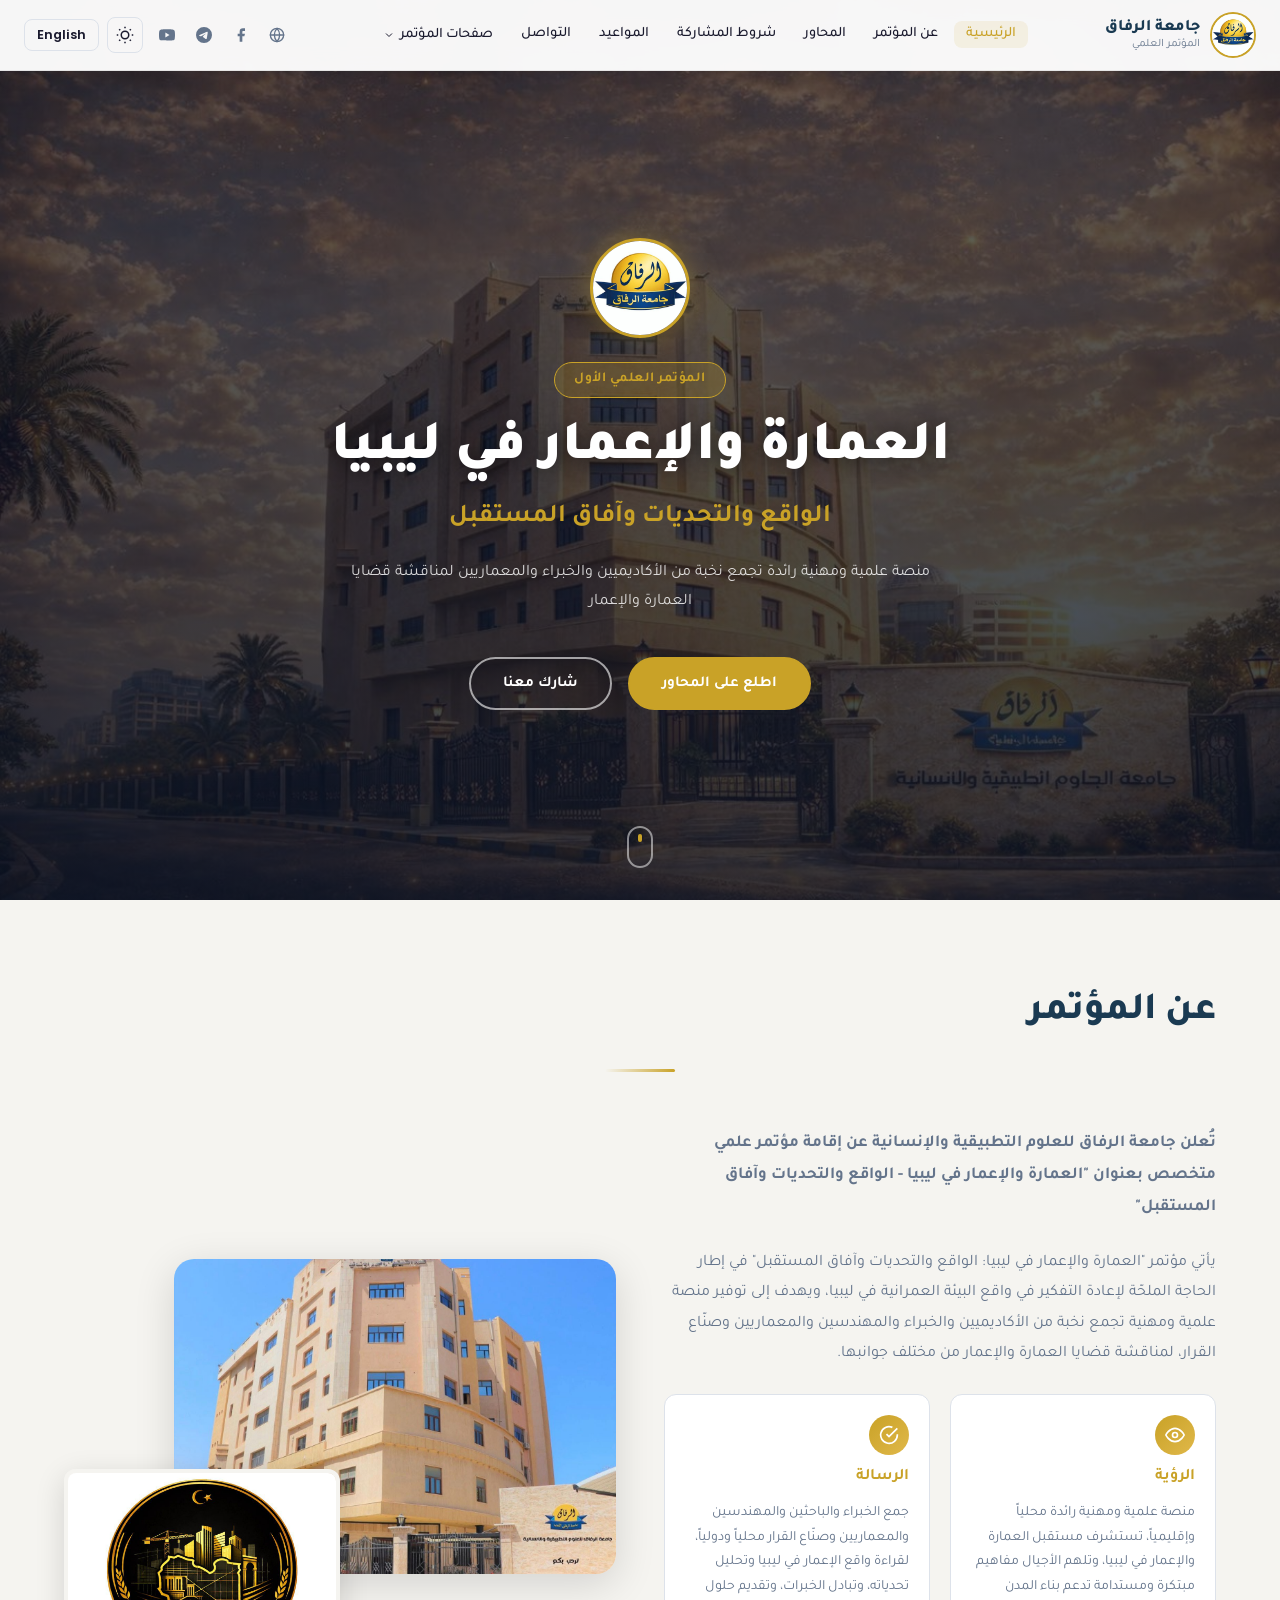
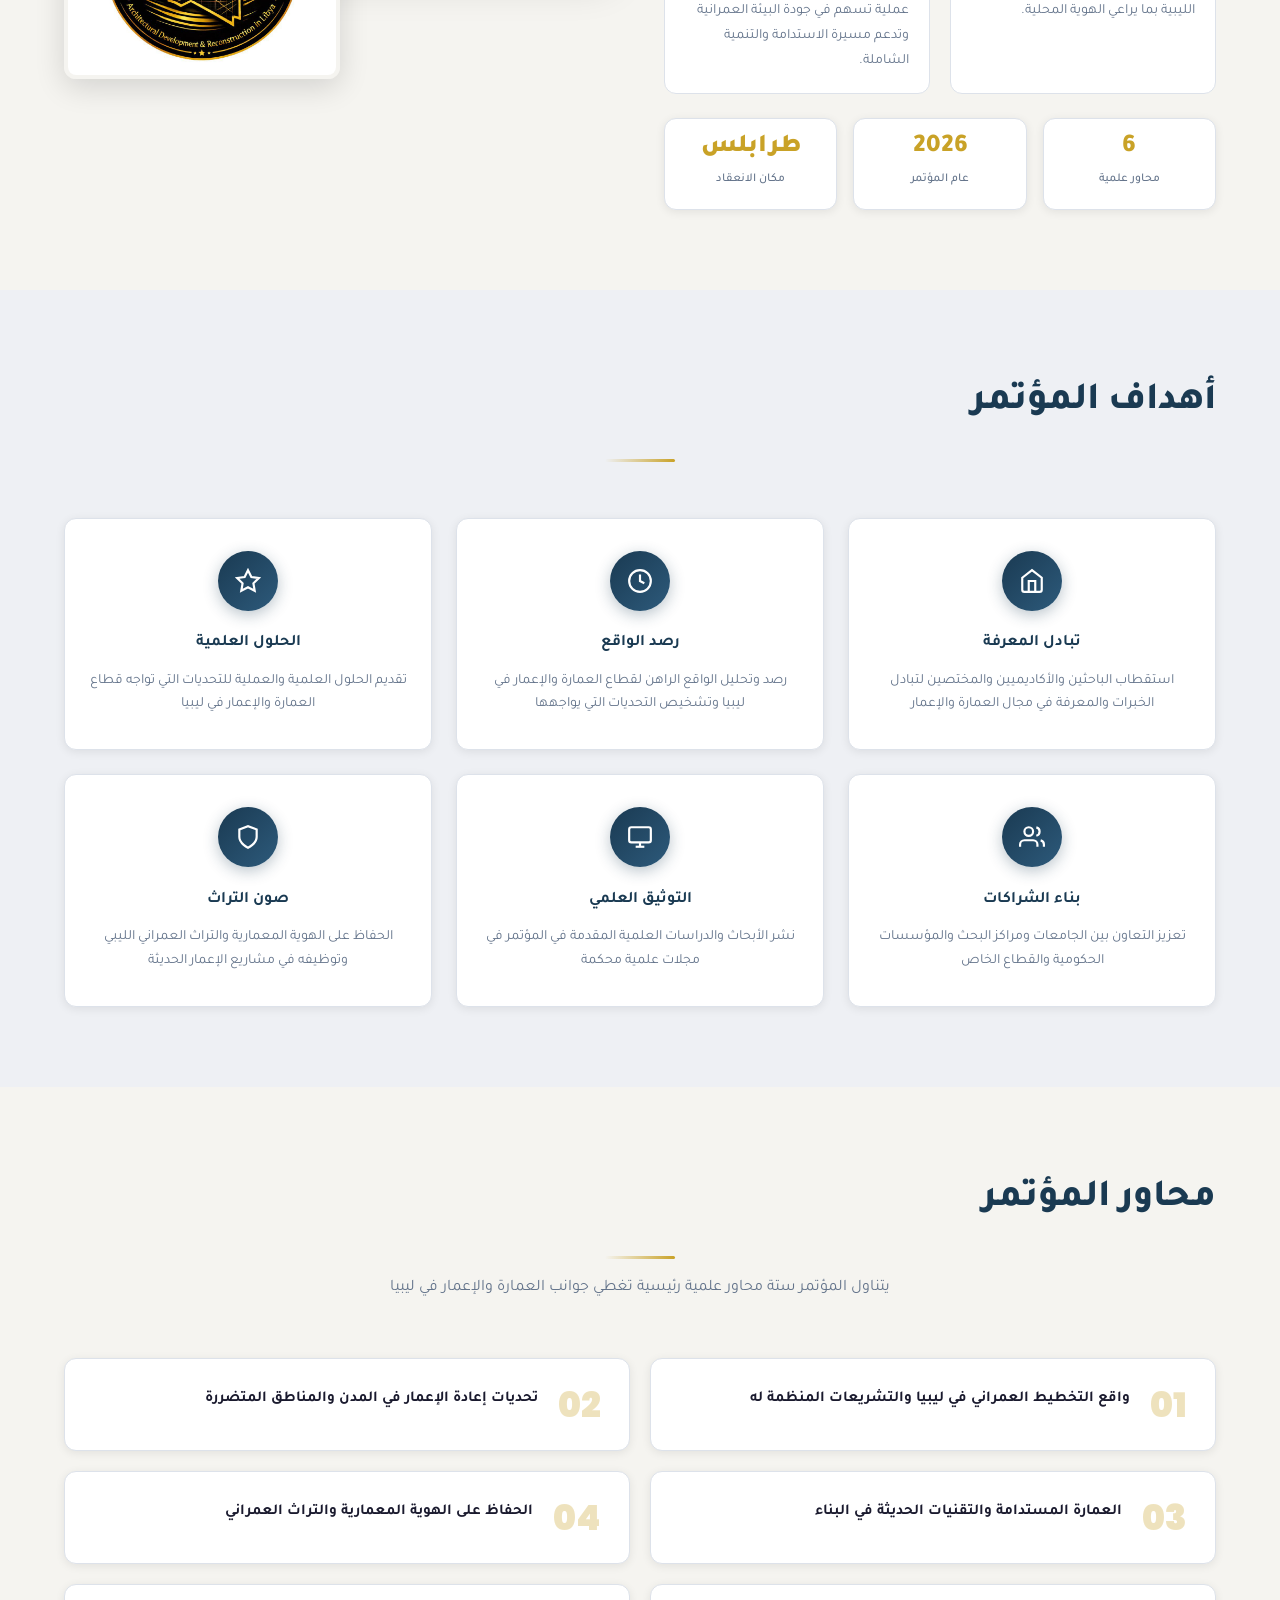
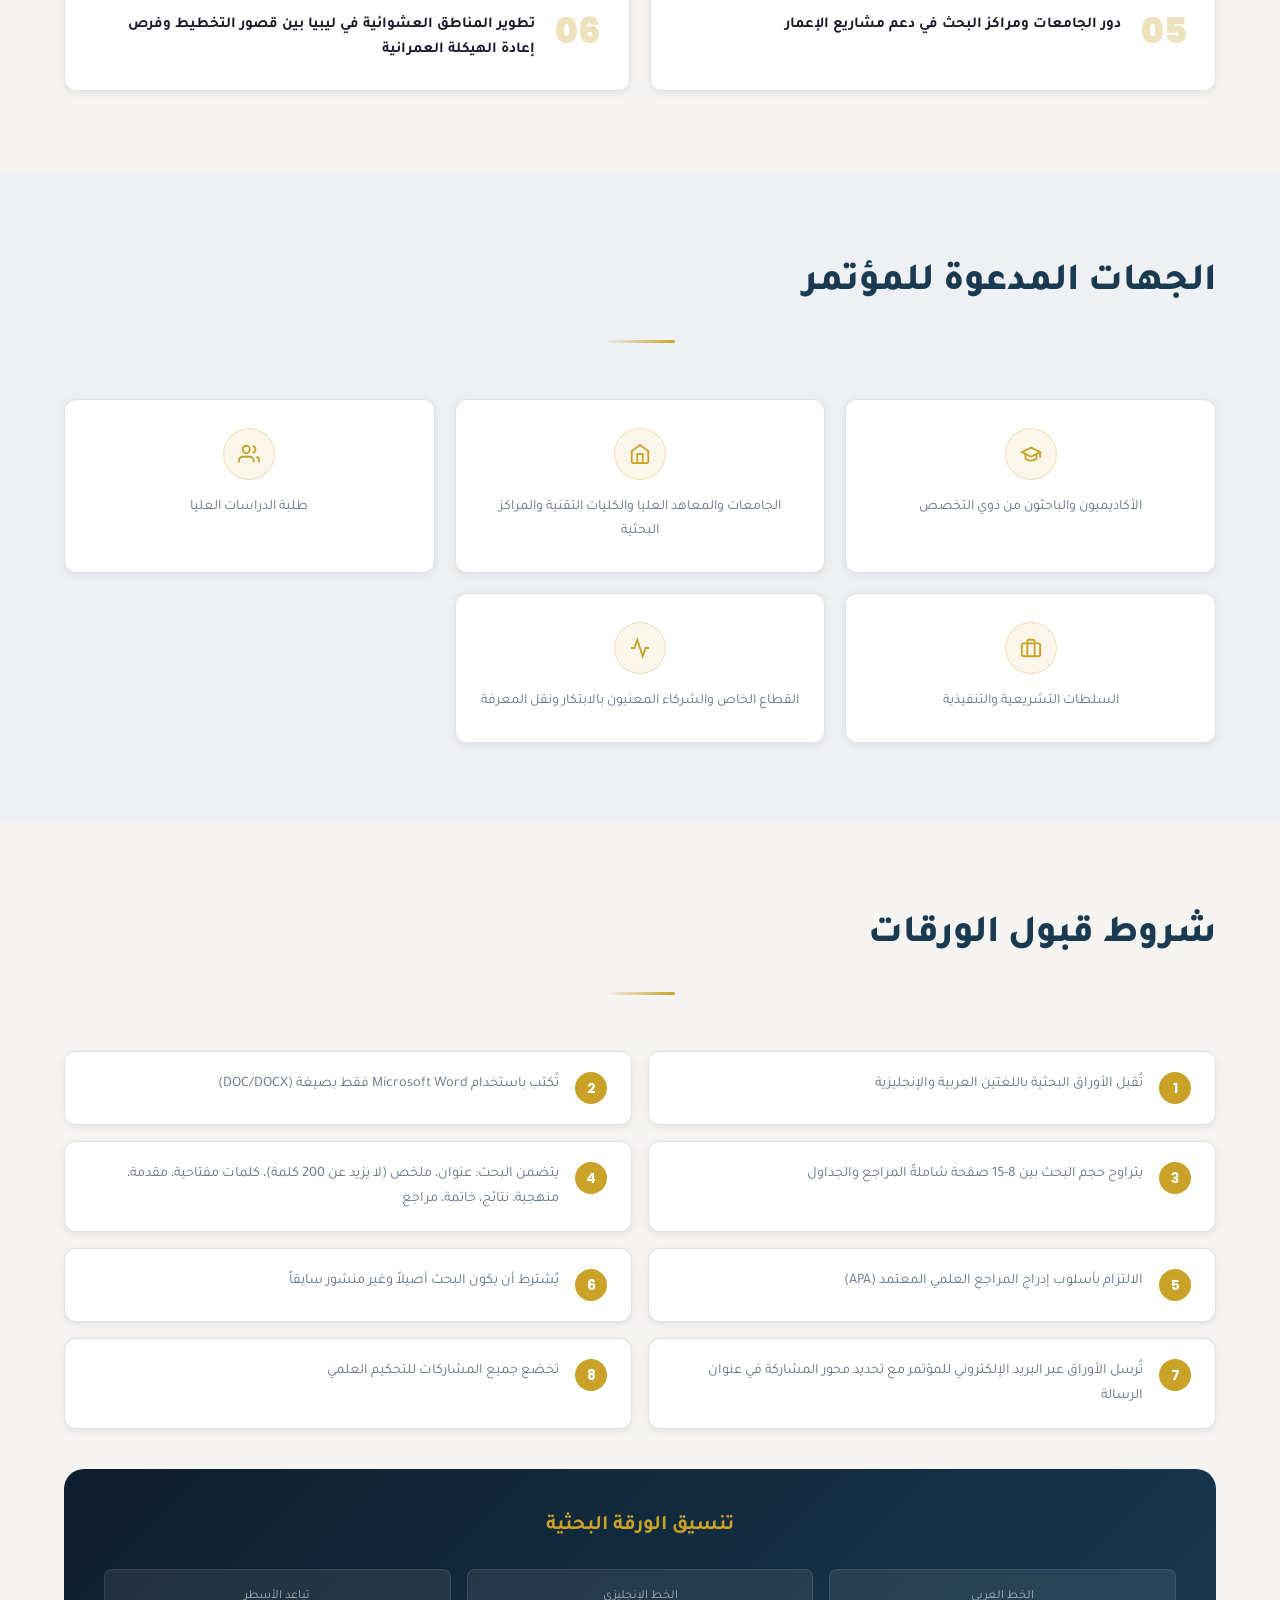
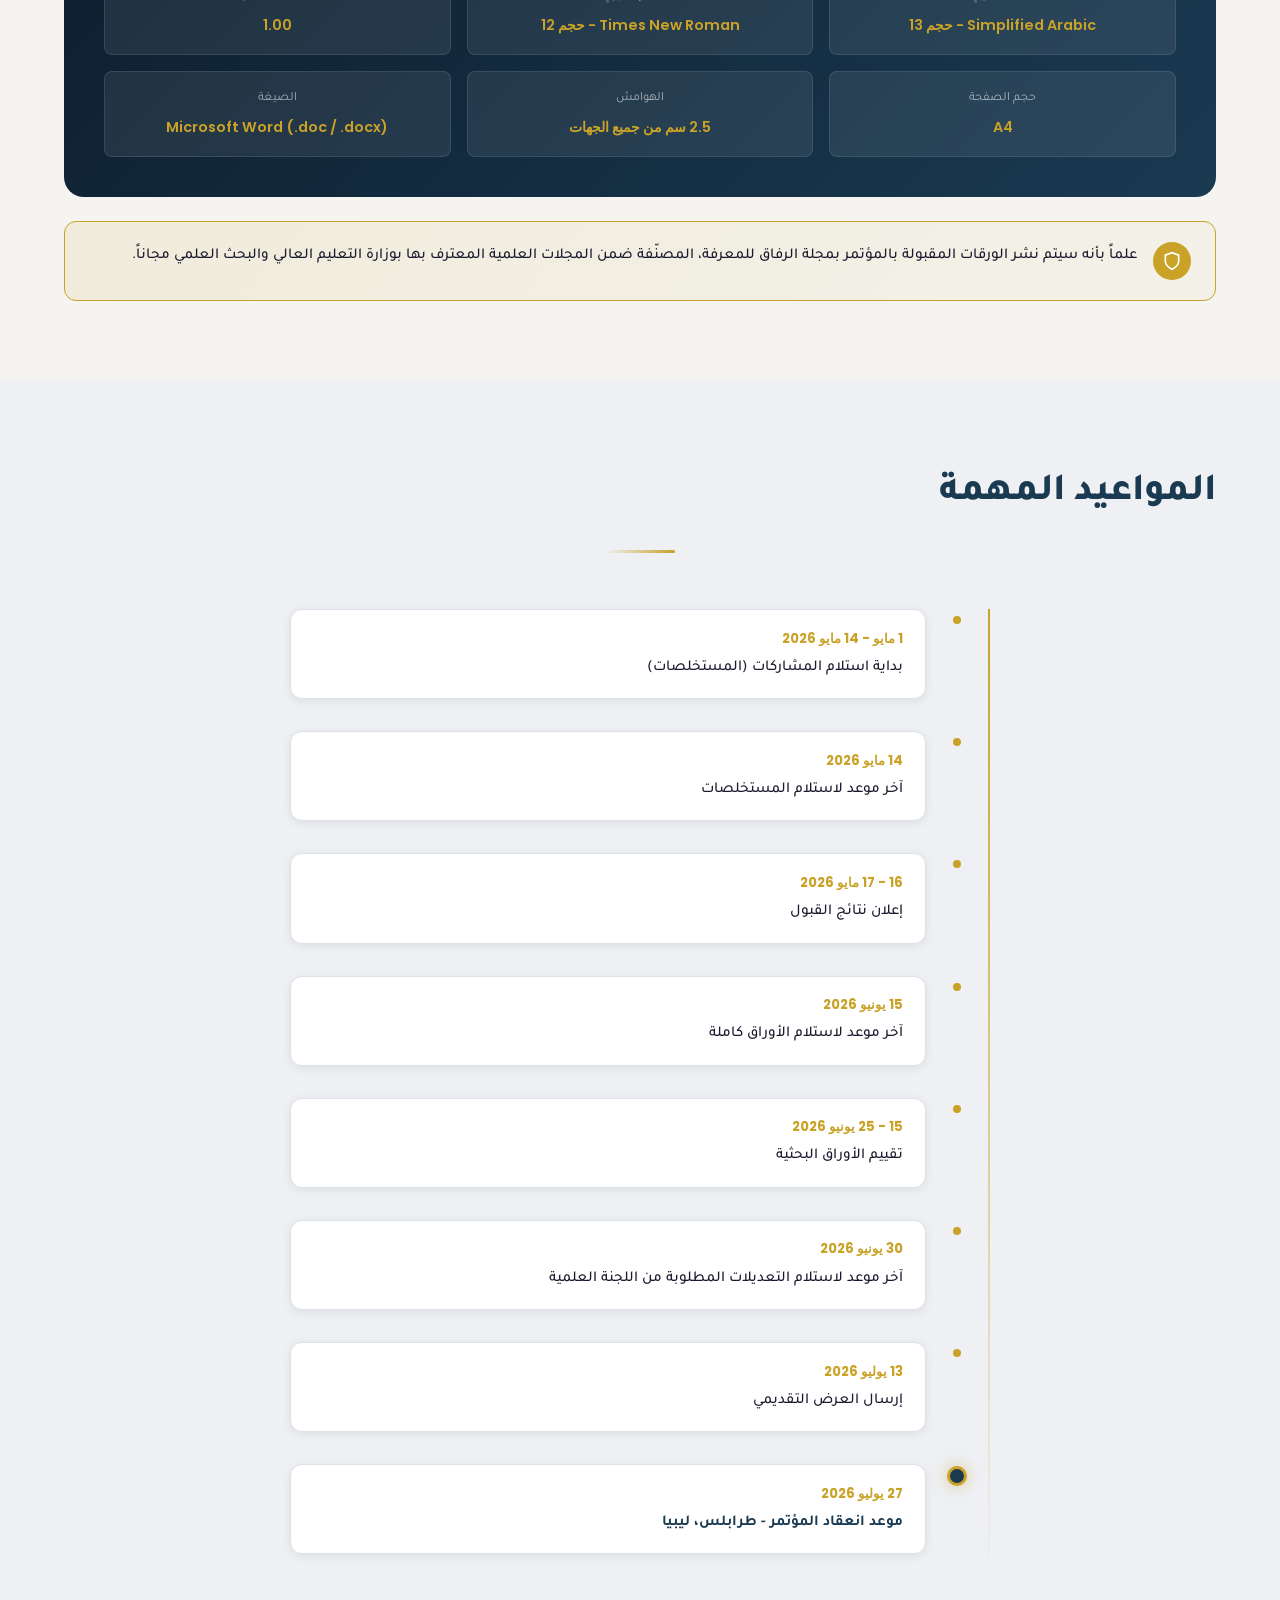
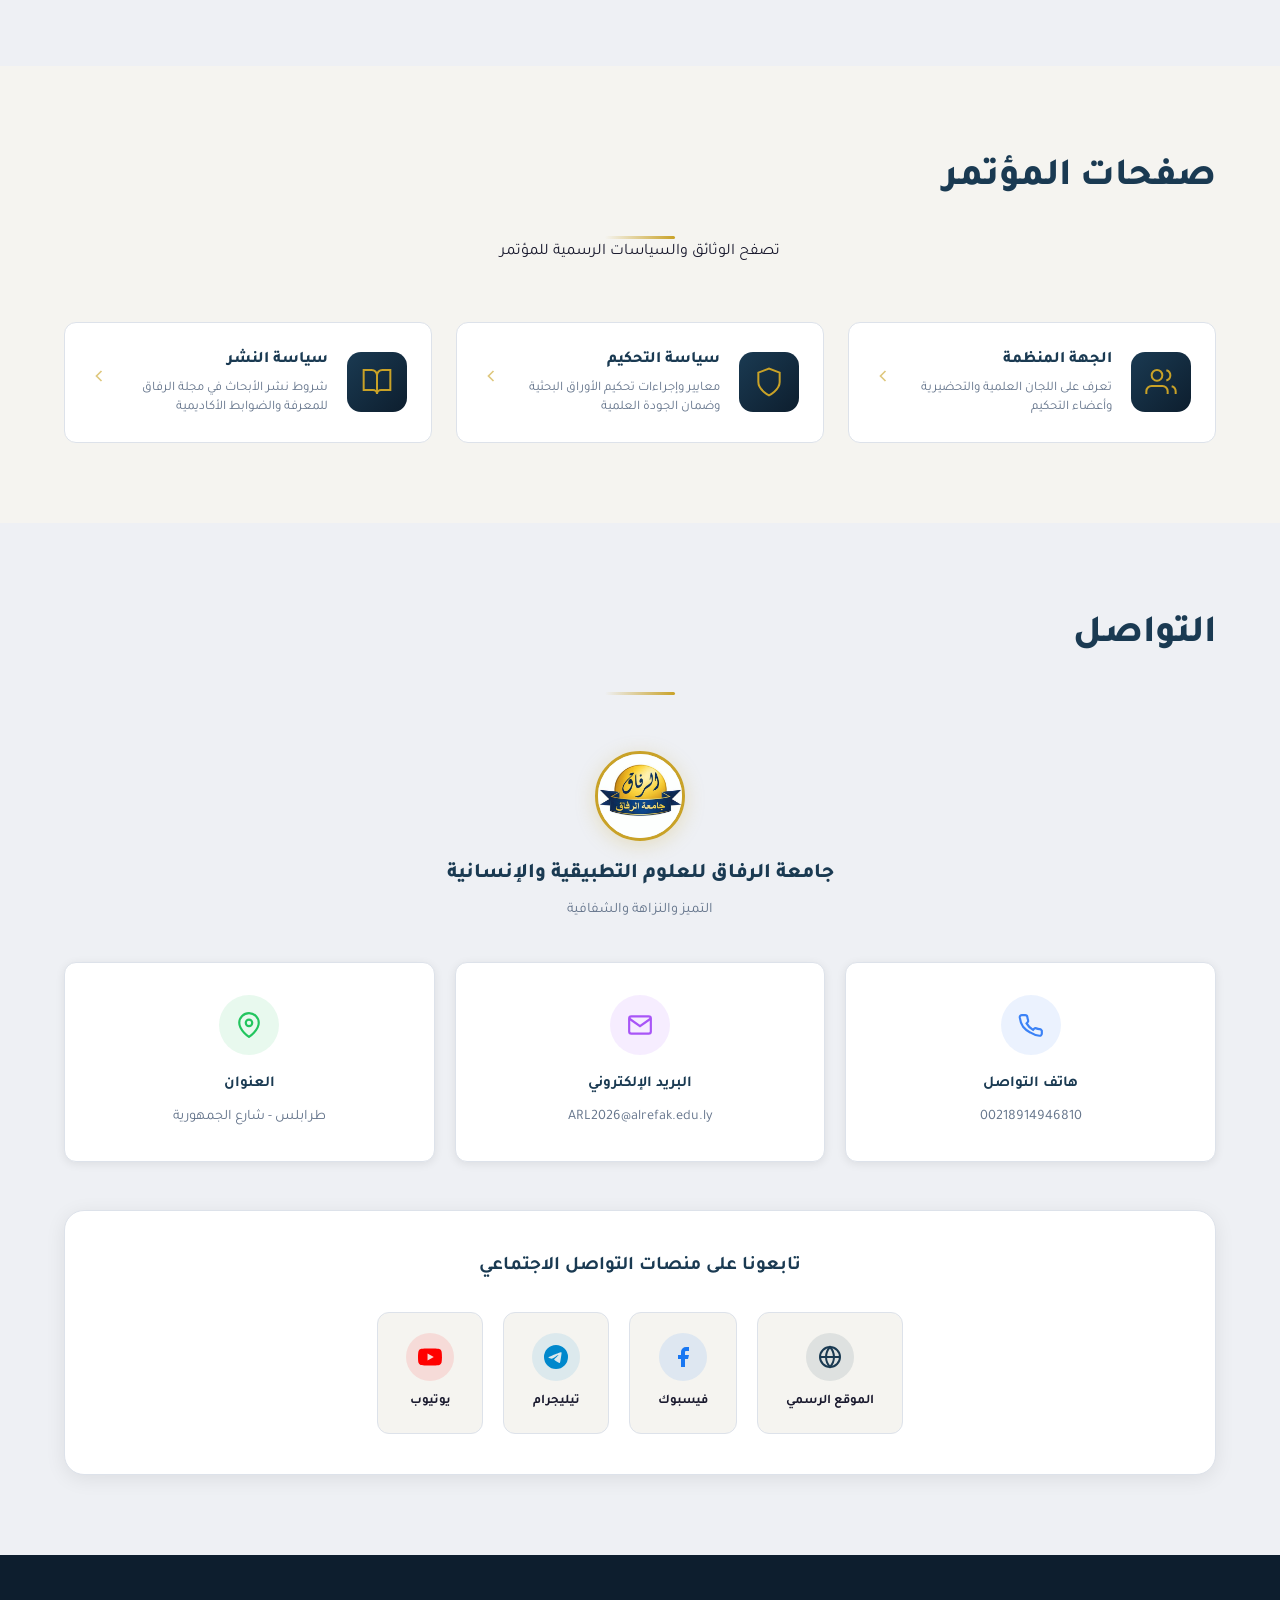
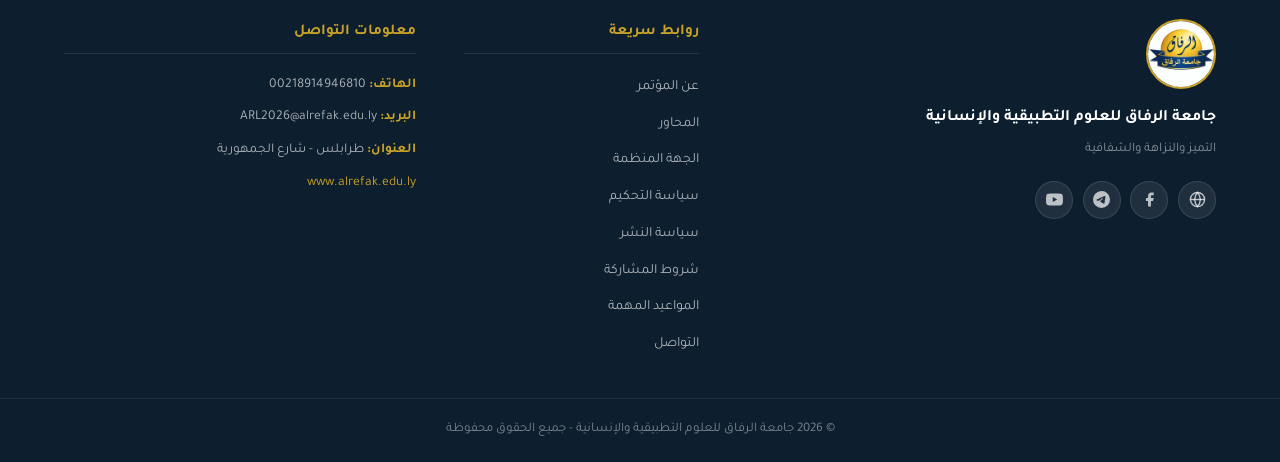
==== commit 4a371c54: "index.html" ====
--- a/index.html
+++ b/index.html
@@ -101,32 +101,7 @@
   </section>
 
   <!-- ===== COUNTDOWN SECTION ===== -->
-  <section class="countdown-section" id="countdown-section">
-    <div class="countdown-container">
-      <h3 class="countdown-title" id="countdownTitle">الوقت المتبقي حتى انتهاء استقبال الأبحاث</h3>
-      <div class="countdown-timer" id="countdownTimer">
-        <div class="countdown-box">
-          <span class="countdown-num" id="cdDays">00</span>
-          <span class="countdown-label" id="cdDaysLabel">يوم</span>
-        </div>
-        <div class="countdown-sep">:</div>
-        <div class="countdown-box">
-          <span class="countdown-num" id="cdHours">00</span>
-          <span class="countdown-label" id="cdHoursLabel">ساعة</span>
-        </div>
-        <div class="countdown-sep">:</div>
-        <div class="countdown-box">
-          <span class="countdown-num" id="cdMinutes">00</span>
-          <span class="countdown-label" id="cdMinutesLabel">دقيقة</span>
-        </div>
-        <div class="countdown-sep">:</div>
-        <div class="countdown-box">
-          <span class="countdown-num" id="cdSeconds">00</span>
-          <span class="countdown-label" id="cdSecondsLabel">ثانية</span>
-        </div>
-      </div>
-    </div>
-  </section>
+  
 
   <!-- ===== ABOUT SECTION ===== -->
   <section class="section" id="about">
